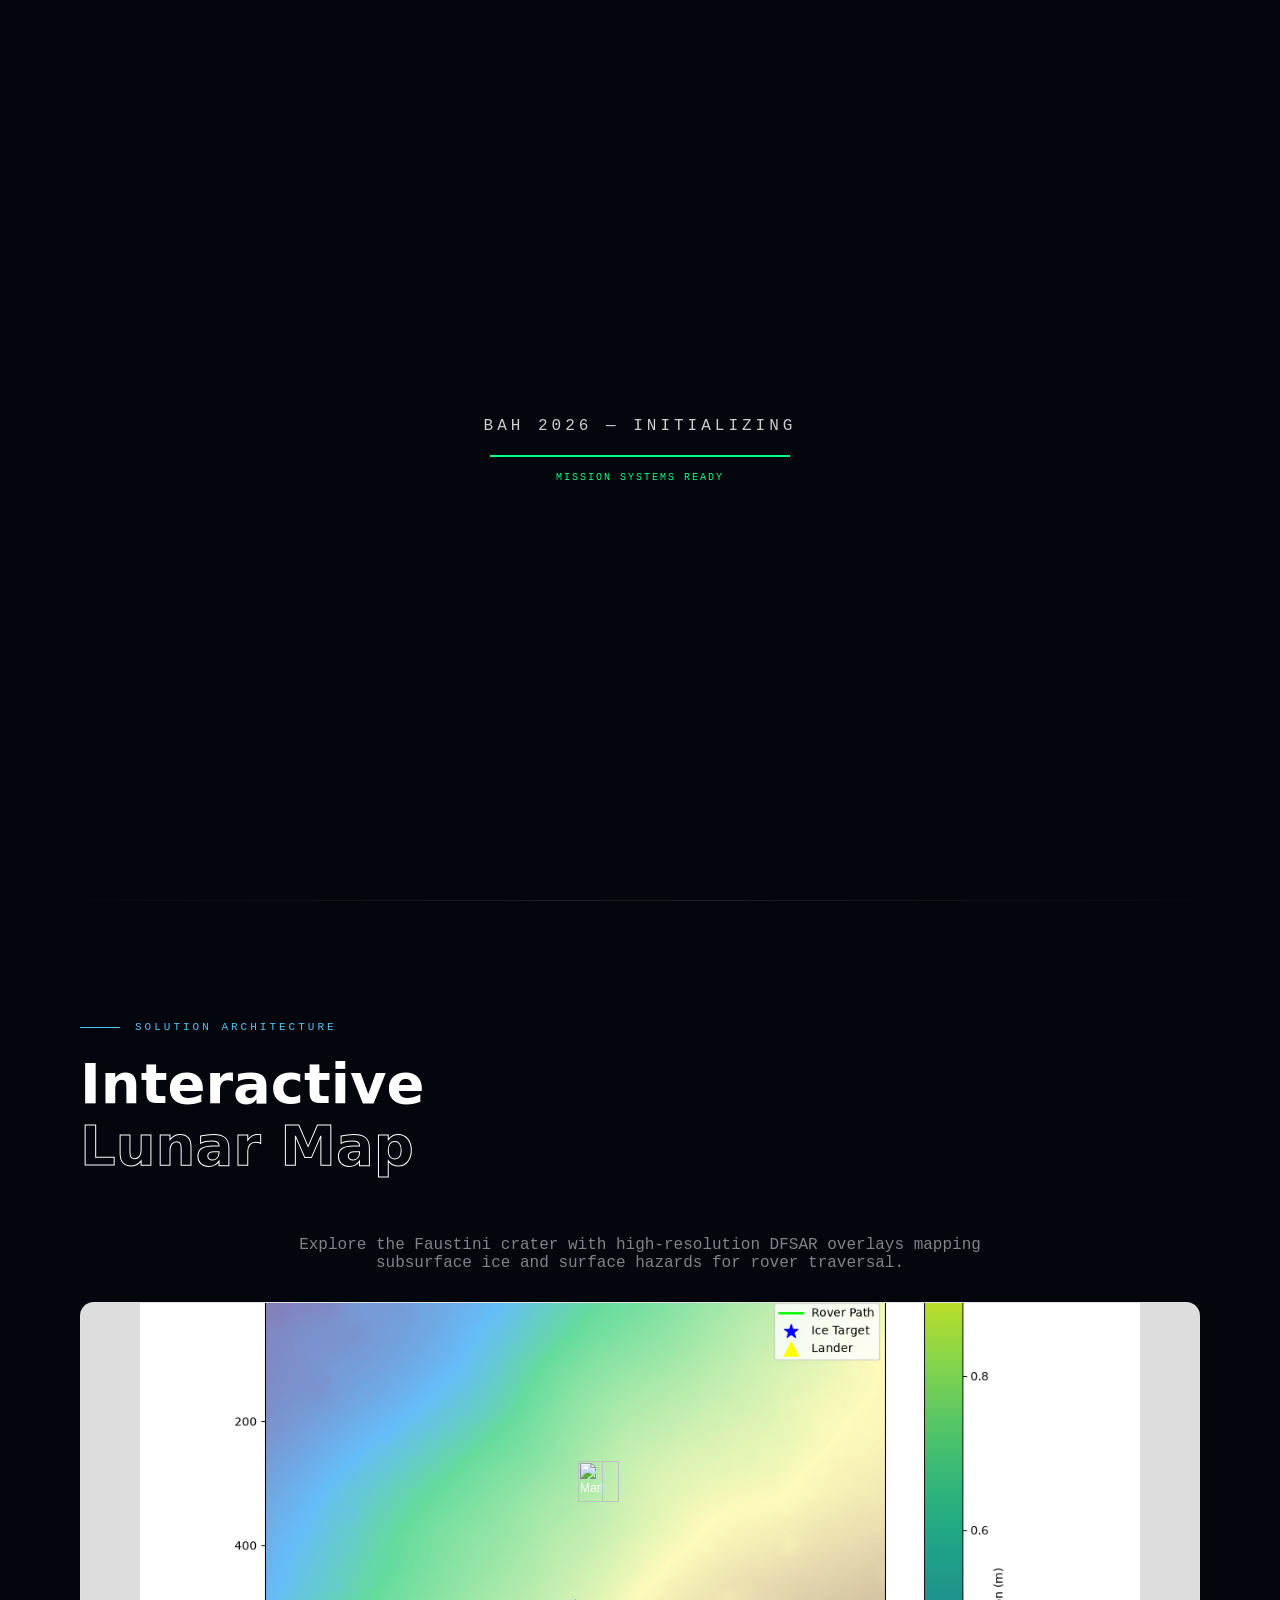
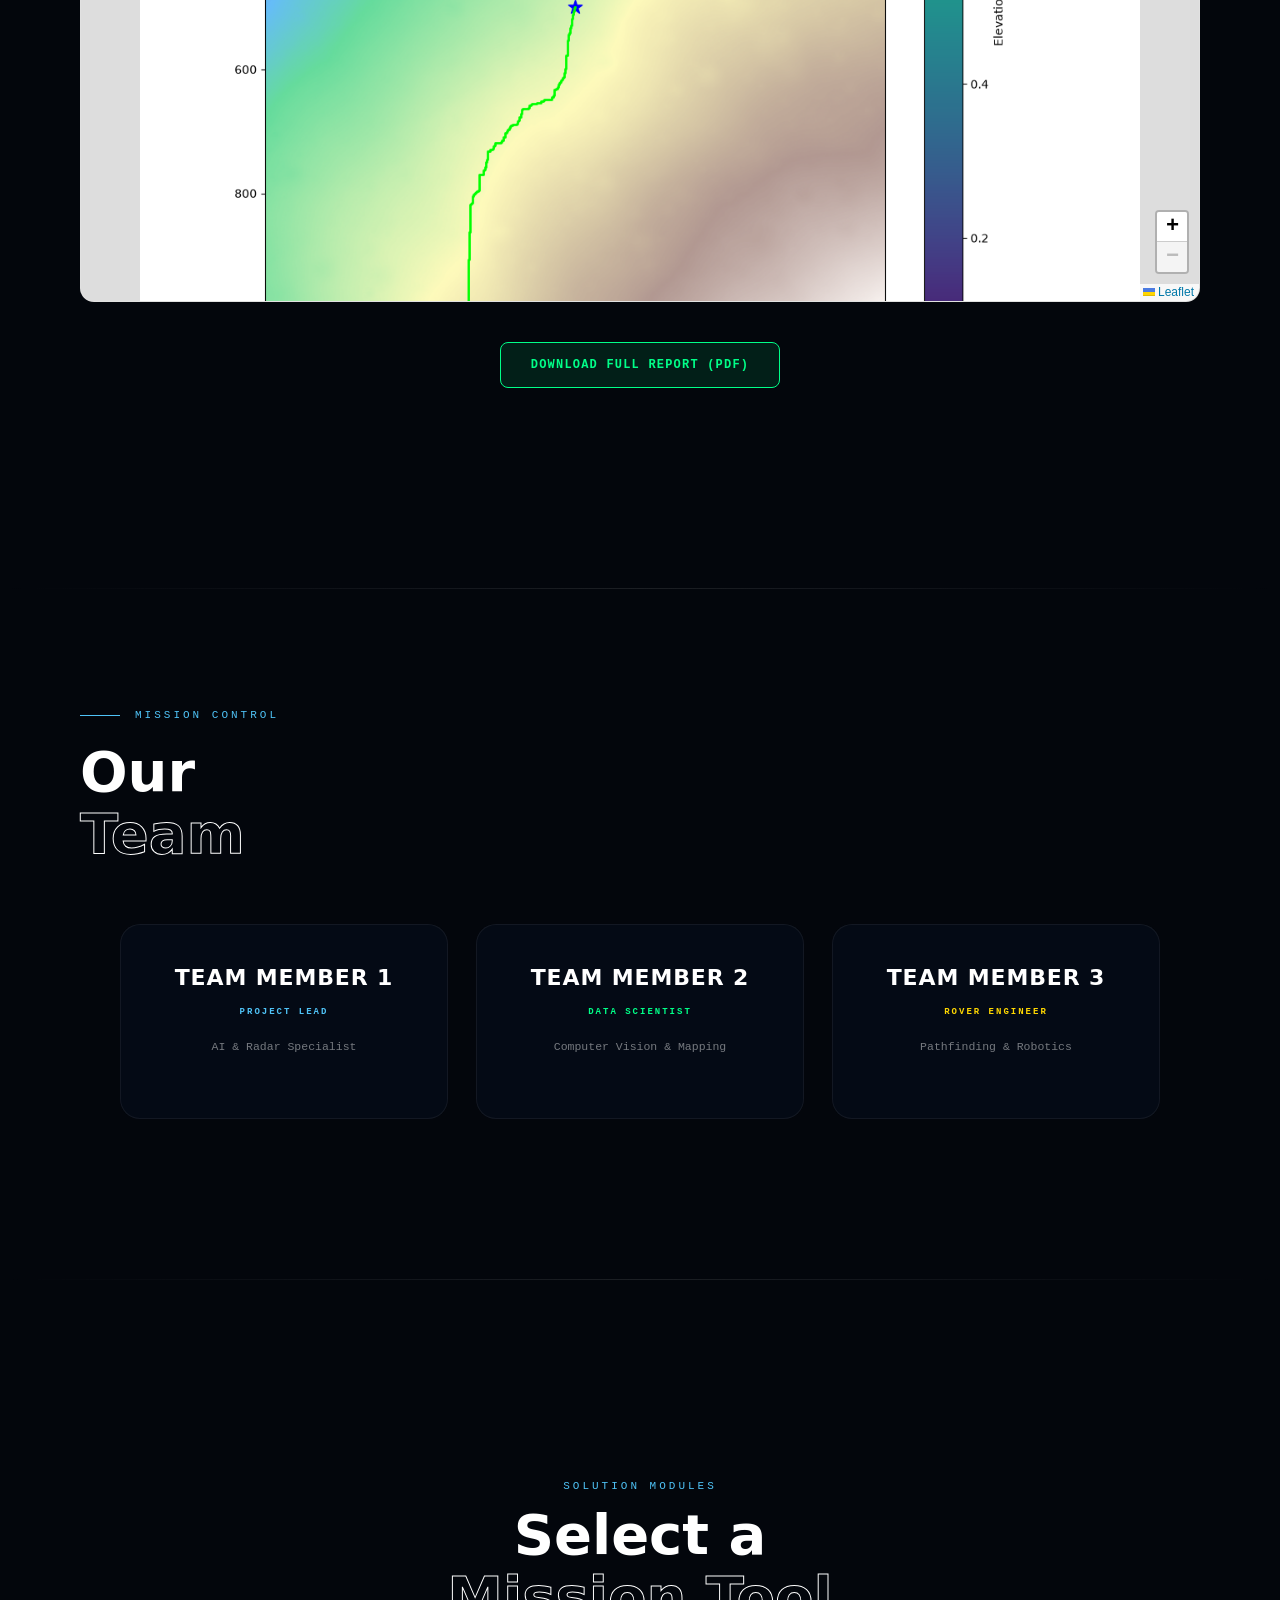
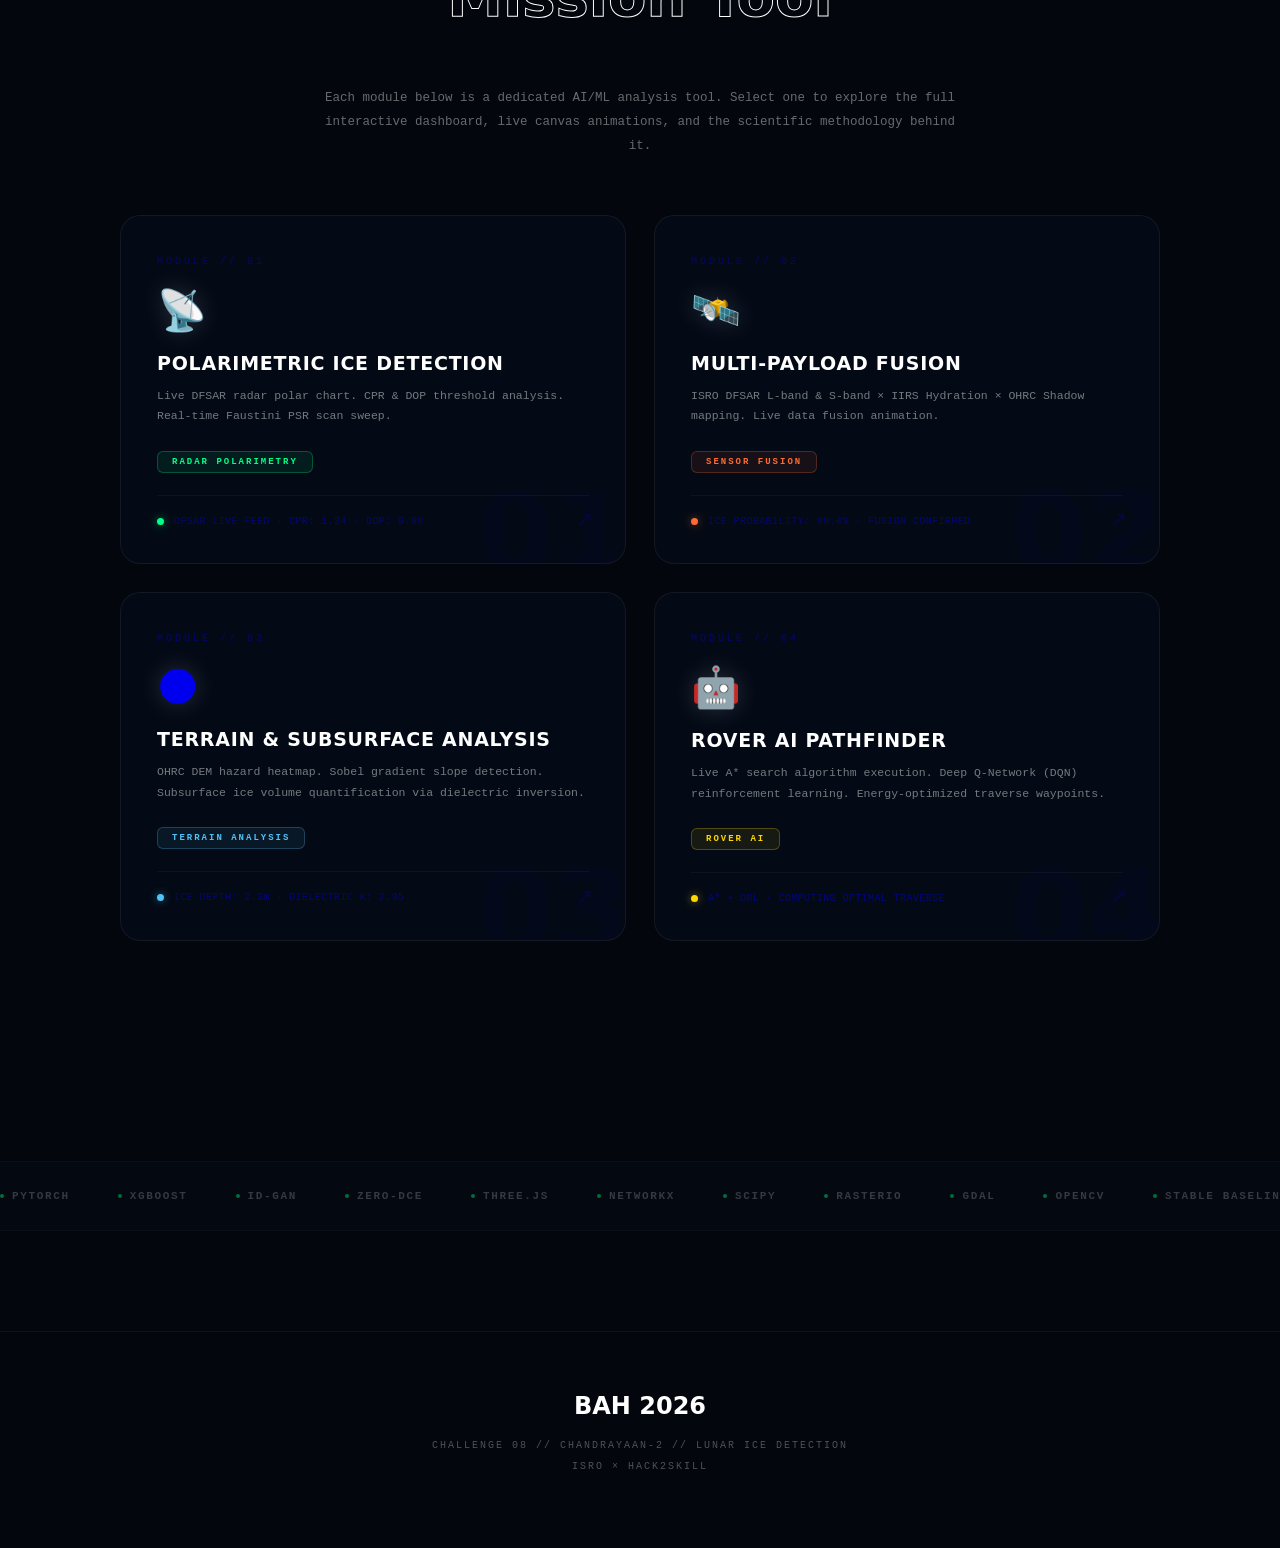
==== mission_dashboard/index.html @ bd6f7184 "Add frontend mission dashboard" ====
<html lang="en">
<head>
  <meta charset="UTF-8" />
  <meta name="viewport" content="width=device-width, initial-scale=1.0" />
  <title>BAH 2026 — Lunar Ice Detection Mission Control</title>
  <meta name="description" content="Bharatiya Antariksh Hackathon 2026 premium showcase. Subsurface lunar ice detection and rover path planning using Chandrayaan-2 DFSAR data.">
  <link rel="stylesheet" href="style.css" />
  <link rel="stylesheet" href="libs/leaflet.css" />
  <style>
    /* ── Dashboard Hub Styles ── */
    .dash-grid {
      display: grid;
      grid-template-columns: repeat(2, 1fr);
      gap: 28px;
      padding: 0 40px 100px;
      max-width: 1140px;
      margin: 0 auto;
    }
    @media(max-width: 700px) { .dash-grid { grid-template-columns: 1fr; } }

    /* Animated gradient border wrapper */
    .dash-card {
      position: relative;
      background: rgba(6,13,26,0.7);
      backdrop-filter: blur(20px); -webkit-backdrop-filter: blur(20px);
      border-radius: 20px;
      padding: 40px 36px 36px;
      overflow: hidden;
      text-decoration: none;
      display: block;
      transition: transform .45s cubic-bezier(.4,0,.2,1), box-shadow .45s;
      cursor: pointer;
      border: 1px solid rgba(255,255,255,0.06);
    }
    .dash-card::before {
      content: ''; position: absolute; inset: 0; border-radius: 20px;
      padding: 1px;
      background: conic-gradient(from var(--angle, 0deg), transparent 40%, var(--card-accent) 50%, transparent 60%);
      -webkit-mask: linear-gradient(#fff 0 0) content-box, linear-gradient(#fff 0 0);
      -webkit-mask-composite: xor; mask-composite: exclude;
      opacity: 0; transition: opacity .5s;
      pointer-events: none;
    }
    .dash-card:hover::before { opacity: 1; }
    .dash-card::after {
      content: ''; position: absolute; inset: 0;
      background: radial-gradient(circle at 50% 0%, var(--card-glow) 0%, transparent 60%);
      opacity: 0; transition: opacity .5s; pointer-events: none; border-radius: 20px;
    }
    .dash-card:hover::after { opacity: 1; }
    .dash-card:hover { transform: translateY(-8px); }

    .c-radar { --card-accent: #00FF88; --card-glow: rgba(0,255,136,.08); }
    .c-radar:hover { box-shadow: 0 12px 60px rgba(0,255,136,.12), 0 0 0 1px rgba(0,255,136,.2); }
    .c-fusion { --card-accent: #FF6B35; --card-glow: rgba(255,107,53,.08); }
    .c-fusion:hover { box-shadow: 0 12px 60px rgba(255,107,53,.12), 0 0 0 1px rgba(255,107,53,.2); }
    .c-terrain { --card-accent: #4FC3F7; --card-glow: rgba(79,195,247,.08); }
    .c-terrain:hover { box-shadow: 0 12px 60px rgba(79,195,247,.12), 0 0 0 1px rgba(79,195,247,.2); }
    .c-rover { --card-accent: #FFD700; --card-glow: rgba(255,215,0,.08); }
    .c-rover:hover { box-shadow: 0 12px 60px rgba(255,215,0,.12), 0 0 0 1px rgba(255,215,0,.2); }

    .dc-num {
      font-family: var(--font-mono); font-size: 10px; letter-spacing: 3px;
      opacity: 0.4; margin-bottom: 20px;
    }
    .dc-icon {
      font-size: 40px; margin-bottom: 18px; display: block;
      filter: drop-shadow(0 0 12px rgba(255,255,255,.15));
      animation: float 6s ease-in-out infinite;
    }
    .c-radar .dc-icon { animation-delay: 0s; }
    .c-fusion .dc-icon { animation-delay: 1.5s; }
    .c-terrain .dc-icon { animation-delay: 3s; }
    .c-rover .dc-icon { animation-delay: 4.5s; }
    .dc-title {
      font-family: var(--font-h); font-size: 19px; font-weight: 700;
      color: #fff; margin-bottom: 12px; letter-spacing: .04em; text-transform: uppercase;
    }
    .dc-desc {
      font-family: var(--font-mono); font-size: 11.5px;
      color: rgba(255,255,255,.45); line-height: 1.8; margin-bottom: 24px;
    }
    .dc-tag {
      display: inline-block; font-family: var(--font-mono); font-size: 9px;
      letter-spacing: 2px; padding: 5px 14px; border-radius: 6px;
      font-weight: 700; text-transform: uppercase;
    }
    .c-radar .dc-tag { background: rgba(0,255,136,.08); color: #00FF88; border: 1px solid rgba(0,255,136,.25); }
    .c-fusion .dc-tag { background: rgba(255,107,53,.08); color: var(--isro); border: 1px solid rgba(255,107,53,.25); }
    .c-terrain .dc-tag { background: rgba(79,195,247,.08); color: var(--ice); border: 1px solid rgba(79,195,247,.25); }
    .c-rover .dc-tag { background: rgba(255,215,0,.08); color: var(--gold); border: 1px solid rgba(255,215,0,.25); }

    .dc-arrow {
      position: absolute; bottom: 32px; right: 32px;
      font-size: 20px; opacity: 0.2;
      transition: opacity .4s, transform .4s cubic-bezier(.4,0,.2,1);
    }
    .dash-card:hover .dc-arrow { opacity: 1; transform: translate(5px, -5px); }

    .dc-bg {
      position: absolute; bottom: -25px; right: -5px;
      font-size: 110px; font-weight: 900; opacity: 0.025;
      font-family: var(--font-h); user-select: none; line-height: 1;
      transition: opacity .4s;
    }
    .dash-card:hover .dc-bg { opacity: .055; }

    .dc-status {
      display: flex; align-items: center; gap: 10px;
      margin-top: 22px; padding-top: 20px;
      border-top: 1px solid rgba(255,255,255,0.04);
    }
    .dc-dot {
      width: 7px; height: 7px; border-radius: 50%;
      animation: pulse 2s ease-in-out infinite;
      flex-shrink: 0;
    }
    .c-radar .dc-dot { background: #00FF88; box-shadow: 0 0 8px rgba(0,255,136,.5); }
    .c-fusion .dc-dot { background: var(--isro); box-shadow: 0 0 8px rgba(255,107,53,.5); }
    .c-terrain .dc-dot { background: var(--ice); box-shadow: 0 0 8px rgba(79,195,247,.5); }
    .c-rover .dc-dot { background: var(--gold); box-shadow: 0 0 8px rgba(255,215,0,.5); }
    .dc-status-txt { font-family: var(--font-mono); font-size: 10px; opacity: 0.45; letter-spacing: .04em; }

    .dash-intro {
      text-align: center; padding: 80px 40px 56px;
      max-width: 720px; margin: 0 auto;
    }
    .dash-intro .sec-label { margin-bottom: 12px; justify-content: center; }
    .dash-intro .sec-label::before { display: none; }
    .dash-intro p {
      font-family: var(--font-mono); font-size: 12.5px;
      color: rgba(255,255,255,.4); line-height: 1.9; margin-top: 16px;
    }

    /* ── Technology Stack Marquee ── */
    .tech-strip {
      position: relative; z-index: 5;
      padding: 28px 0; overflow: hidden;
      border-top: 1px solid rgba(255,255,255,.03);
      border-bottom: 1px solid rgba(255,255,255,.03);
      background: rgba(6,13,26,.4);
    }
    .tech-track {
      display: flex; gap: 48px; align-items: center;
      animation: marquee 30s linear infinite;
      width: max-content;
    }
    .tech-item {
      font-family: var(--font-mono); font-size: 11px; font-weight: 700;
      letter-spacing: .15em; text-transform: uppercase; white-space: nowrap;
      color: rgba(255,255,255,.2); transition: color .3s;
      display: flex; align-items: center; gap: 8px;
    }
    .tech-item:hover { color: rgba(255,255,255,.6); }
    .tech-dot { width: 4px; height: 4px; border-radius: 50%; background: rgba(0,255,136,.4); }
    @keyframes marquee { to { transform: translateX(-50%); } }
  </style>
</head>
<body>

  <!-- LOADER -->
  <div id="loader">
    <div class="l-logo">BAH 2026 — INITIALIZING</div>
    <div class="l-bar-w"><div class="l-bar" id="lbar"></div></div>
    <div class="l-txt" id="ltxt">BOOTING MISSION SYSTEMS...</div>
  </div>

  <!-- CURSOR -->
  <div id="cur"></div>
  <div id="cur-ring"></div>

  <!-- WEBGL BACKGROUND -->
  <canvas id="moonCanvas"></canvas>
  <div id="scan"></div>
  <div id="vig"></div>

  <!-- HUD CORNERS -->
  <div class="hud hud-tl">
    <span>BAH-2026 // CHL-08</span>
    <span>CHANDRAYAAN-2 DFSAR</span>
    <span class="live">● ACTIVE MISSION</span>
  </div>
  <div class="hud hud-tr">
      <span>A* PATHFINDING</span> • <span>DQN ROVER AGENT</span> • <span>DFSAR</span> • <span>IIRS HYDRATION</span> • <span>OHRC DEM</span> • <span>XGBOOST FUSION</span> • <span>WEBGL</span> • 
      <span>A* PATHFINDING</span> • <span>DQN ROVER AGENT</span> • <span>DFSAR</span> • <span>IIRS HYDRATION</span> • <span>OHRC DEM</span> • <span>XGBOOST FUSION</span> • <span>WEBGL</span> •  </div>
  <div class="hud hud-bl">
    <span>CPR &gt; 1.0 // DOP &lt; 0.13</span>
    <span>ICE DETECTION: ACTIVE</span>
  </div>
  <div class="hud hud-br">
    <span id="mtime">T+00:00:00</span>
    <span>MISSION ELAPSED</span>
  </div>

  <!-- NAVIGATION -->
  <nav>
    <div class="nav-logo">BAH <b>2026</b></div>
    <ul class="nav-links">
      <li><a href="index.html" style="color:var(--green);">Home</a></li>
      <li><a href="dashboard.html">Dashboard</a></li>
      <li><a href="radar.html">Radar</a></li>
      <li><a href="fusion.html">Fusion</a></li>
      <li><a href="terrain.html">Terrain</a></li>
      <li><a href="rover.html">Rover AI</a></li>
    </ul>
    <button class="nav-btn">View Report</button>
  </nav>

  <!-- 1. HERO SECTION -->
  <section id="hero">
    <div class="eyebrow" id="ey">Bharatiya Antariksh Hackathon 2026</div>
    <h1 class="hero-h1" id="h1">
      <span class="l1">LUNAR ICE</span>
      <span class="l2" data-t="DETECTION">DETECTION</span>
    </h1>
    <p class="hero-sub" id="hs">Chandrayaan-2 · Faustini PSR · Doubly Shadowed Craters · Subsurface Characterization</p>
    
    <div class="badges" id="ba">
      <span class="badge b-r">DFSAR Radar</span>
      <span class="badge b-i">Subsurface Ice</span>
      <span class="badge b-o">ISRO Challenge</span>
      <span class="badge b-g">South Polar PSR</span>
    </div>
    
    <div class="cta-row" id="ca">
      <button class="btn-p" onclick="document.getElementById('solution').scrollIntoView({behavior:'smooth'})">Explore Mission</button>
    </div>
    
    <div class="scroll-hint" id="sh">
      <div class="scroll-line"></div>
      <span>SCROLL</span>
    </div>
    
    <div class="stats-bar" id="sb">
      <div class="stat">
        <span class="stat-v" data-c="87.5" data-d="1">0</span>
        <span class="stat-l">Degrees South Latitude</span>
      </div>
      <div class="stat">
        <span class="stat-v" data-c="5" data-d="0">0</span>
        <span class="stat-l">Metres Subsurface Depth</span>
      </div>
      <div class="stat">
        <span class="stat-v" data-c="1.0" data-d="1">0</span>
        <span class="stat-l">CPR Ice Threshold</span>
      </div>
      <div class="stat">
        <span class="stat-v" data-c="0.13" data-d="2">0</span>
        <span class="stat-l">DOP Max Threshold</span>
      </div>
      <div class="stat">
        <span class="stat-v" data-c="99.4" data-d="1">0</span>
        <span class="stat-l">% Ice Probability (Fused)</span>
      </div>
    </div>
  </section>

  <div class="div"></div>

  <!-- 2. SOLUTION SHOWCASE -->
  <section class="sec" id="solution">
    <div class="sec-label">Solution Architecture</div>
    <h2 class="sec-h2">Interactive<br/><em>Lunar Map</em></h2>
    <p style="text-align:center; max-width:700px; margin: 0 auto 30px; font-family:var(--font-mono); color:rgba(255,255,255,0.5);">
      Explore the Faustini crater with high-resolution DFSAR overlays mapping subsurface ice and surface hazards for rover traversal.
    </p>
    
    <div id="mapContainer" style="height:600px; width:100%; max-width:1140px; margin: 0 auto 40px; border-radius:14px; border:1px solid rgba(255,255,255,0.1); overflow:hidden;"></div>
    
    <div style="text-align:center; margin-bottom: 80px;">
      <a href="docs/report.pdf" target="_blank" class="btn-p" style="text-decoration:none; display:inline-block; padding: 15px 30px; border-radius: 8px; background: rgba(0,255,136,0.1); border: 1px solid #00FF88; color: #00FF88; font-family: var(--font-mono); font-weight: bold; letter-spacing: 0.1em; text-transform: uppercase; transition: all 0.3s;">
        Download Full Report (PDF)
      </a>
    </div>
  </section>

  <div class="div"></div>

  <!-- 2.5 TEAM SECTION -->
  <section class="sec" id="team">
    <div class="sec-label">Mission Control</div>
    <h2 class="sec-h2">Our<br/><em>Team</em></h2>
    
    <div class="dash-grid" style="grid-template-columns: repeat(auto-fit, minmax(250px, 1fr)); padding-bottom:40px;">
      
      <div class="dash-card">
        <div class="dc-title" style="text-align:center; font-size:22px;">Team Member 1</div>
        <div class="dc-tag" style="display:block; text-align:center; margin-bottom:15px; color:#4FC3F7; border-color:rgba(79,195,247,0.3);">Project Lead</div>
        <div class="dc-desc" style="text-align:center;">AI & Radar Specialist</div>
      </div>

      <div class="dash-card">
        <div class="dc-title" style="text-align:center; font-size:22px;">Team Member 2</div>
        <div class="dc-tag" style="display:block; text-align:center; margin-bottom:15px; color:#00FF88; border-color:rgba(0,255,136,0.3);">Data Scientist</div>
        <div class="dc-desc" style="text-align:center;">Computer Vision & Mapping</div>
      </div>
      
      <div class="dash-card">
        <div class="dc-title" style="text-align:center; font-size:22px;">Team Member 3</div>
        <div class="dc-tag" style="display:block; text-align:center; margin-bottom:15px; color:#FFD700; border-color:rgba(255,215,0,0.3);">Rover Engineer</div>
        <div class="dc-desc" style="text-align:center;">Pathfinding & Robotics</div>
      </div>
      
    </div>
  </section>

  <div class="div"></div>

  <!-- 3. TOOL NAVIGATION HUB -->
  <section class="sec" id="tools">
    <div class="dash-intro">
      <div class="sec-label">Solution Modules</div>
      <h2 class="sec-h2">Select a<br/><em>Mission Tool</em></h2>
      <p>Each module below is a dedicated AI/ML analysis tool. Select one to explore the full interactive dashboard, live canvas animations, and the scientific methodology behind it.</p>
    </div>

    <div class="dash-grid">

      <!-- RADAR -->
      <a class="dash-card c-radar" href="radar.html">
        <div class="dc-num">MODULE // 01</div>
        <span class="dc-icon">📡</span>
        <div class="dc-title">Polarimetric Ice Detection</div>
        <div class="dc-desc">Live DFSAR radar polar chart. CPR & DOP threshold analysis. Real-time Faustini PSR scan sweep.</div>
        <span class="dc-tag">RADAR POLARIMETRY</span>
        <div class="dc-status">
          <div class="dc-dot"></div>
          <span class="dc-status-txt">DFSAR LIVE FEED · CPR: 1.24 · DOP: 0.09</span>
        </div>
        <div class="dc-arrow">↗</div>
        <div class="dc-bg">01</div>
      </a>

      <!-- FUSION -->
      <a class="dash-card c-fusion" href="fusion.html">
        <div class="dc-num">MODULE // 02</div>
        <span class="dc-icon">🛰️</span>
        <div class="dc-title">Multi-Payload Fusion</div>
        <div class="dc-desc">ISRO DFSAR L-band & S-band × IIRS Hydration × OHRC Shadow mapping. Live data fusion animation.</div>
        <span class="dc-tag">SENSOR FUSION</span>
        <div class="dc-status">
          <div class="dc-dot"></div>
          <span class="dc-status-txt">ICE PROBABILITY: 99.4% · FUSION CONFIRMED</span>
        </div>
        <div class="dc-arrow">↗</div>
        <div class="dc-bg">02</div>
      </a>

      <!-- TERRAIN -->
      <a class="dash-card c-terrain" href="terrain.html">
        <div class="dc-num">MODULE // 03</div>
        <span class="dc-icon">🌑</span>
        <div class="dc-title">Terrain & Subsurface Analysis</div>
        <div class="dc-desc">OHRC DEM hazard heatmap. Sobel gradient slope detection. Subsurface ice volume quantification via dielectric inversion.</div>
        <span class="dc-tag">TERRAIN ANALYSIS</span>
        <div class="dc-status">
          <div class="dc-dot"></div>
          <span class="dc-status-txt">ICE DEPTH: 2.3m · DIELECTRIC K: 2.95</span>
        </div>
        <div class="dc-arrow">↗</div>
        <div class="dc-bg">03</div>
      </a>

      <!-- ROVER -->
      <a class="dash-card c-rover" href="rover.html">
        <div class="dc-num">MODULE // 04</div>
        <span class="dc-icon">🤖</span>
        <div class="dc-title">Rover AI Pathfinder</div>
        <div class="dc-desc">Live A* search algorithm execution. Deep Q-Network (DQN) reinforcement learning. Energy-optimized traverse waypoints.</div>
        <span class="dc-tag">ROVER AI</span>
        <div class="dc-status">
          <div class="dc-dot"></div>
          <span class="dc-status-txt">A* + DRL · COMPUTING OPTIMAL TRAVERSE</span>
        </div>
        <div class="dc-arrow">↗</div>
        <div class="dc-bg">04</div>
      </a>

    </div>
  </section>

  <!-- TECH STACK MARQUEE -->
  <div class="tech-strip">
    <div class="tech-track">
      <span class="tech-item"><span class="tech-dot"></span>PyTorch</span>
      <span class="tech-item"><span class="tech-dot"></span>XGBoost</span>
      <span class="tech-item"><span class="tech-dot"></span>ID-GAN</span>
      <span class="tech-item"><span class="tech-dot"></span>Zero-DCE</span>
      <span class="tech-item"><span class="tech-dot"></span>Three.js</span>
      <span class="tech-item"><span class="tech-dot"></span>NetworkX</span>
      <span class="tech-item"><span class="tech-dot"></span>SciPy</span>
      <span class="tech-item"><span class="tech-dot"></span>Rasterio</span>
      <span class="tech-item"><span class="tech-dot"></span>GDAL</span>
      <span class="tech-item"><span class="tech-dot"></span>OpenCV</span>
      <span class="tech-item"><span class="tech-dot"></span>Stable Baselines3</span>
      <span class="tech-item"><span class="tech-dot"></span>DFSAR L/S-band</span>
      <span class="tech-item"><span class="tech-dot"></span>OHRC DEM</span>
      <span class="tech-item"><span class="tech-dot"></span>NASA LEND</span>
      <!-- duplicate for seamless loop -->
      <span class="tech-item"><span class="tech-dot"></span>PyTorch</span>
      <span class="tech-item"><span class="tech-dot"></span>XGBoost</span>
      <span class="tech-item"><span class="tech-dot"></span>ID-GAN</span>
      <span class="tech-item"><span class="tech-dot"></span>Zero-DCE</span>
      <span class="tech-item"><span class="tech-dot"></span>Three.js</span>
      <span class="tech-item"><span class="tech-dot"></span>NetworkX</span>
      <span class="tech-item"><span class="tech-dot"></span>SciPy</span>
      <span class="tech-item"><span class="tech-dot"></span>Rasterio</span>
      <span class="tech-item"><span class="tech-dot"></span>GDAL</span>
      <span class="tech-item"><span class="tech-dot"></span>OpenCV</span>
      <span class="tech-item"><span class="tech-dot"></span>Stable Baselines3</span>
      <span class="tech-item"><span class="tech-dot"></span>DFSAR L/S-band</span>
      <span class="tech-item"><span class="tech-dot"></span>OHRC DEM</span>
      <span class="tech-item"><span class="tech-dot"></span>NASA LEND</span>
    </div>
  </div>

  <footer>
    <div class="f-logo">BAH 2026</div>
    <div class="f-copy">CHALLENGE 08 // CHANDRAYAAN-2 // LUNAR ICE DETECTION</div>
    <div class="f-isro">ISRO × HACK2SKILL</div>
  </footer>

  <!-- LIBRARIES -->
  <script src="libs/three.min.js"></script>
  <script src="libs/OrbitControls.js"></script>
  <script src="assets/moon_b64.js"></script>
  
  <!-- APP LOGIC -->
  <script src="libs/leaflet.js"></script>
  <script src="script.js"></script>
  <script src="app.js"></script>

</body>
</html>
---- mission_dashboard/style.css ----
:root {
  --font-p: system-ui, -apple-system, sans-serif;
  --font-mono: ui-monospace, 'Cascadia Code', Menlo, Consolas, monospace;
  --font-h: system-ui, -apple-system, sans-serif;
  
  --bg-color: #03060c;
  --isro: #FF6B35;
  --ice: #4FC3F7;
  --gold: #FFD700;
  --green: #00FF88;
  --radar: #00FF88;
}

* {
  margin: 0;
  padding: 0;
  box-sizing: border-box;
}

body {
  background: var(--bg-color);
  color: #ffffff;
  font-family: var(--font-p);
  overflow-x: hidden;
  -webkit-font-smoothing: antialiased;
  cursor: none; /* Custom cursor */
}

/* ── Typography & Selection ── */
::selection { background: rgba(0, 255, 136, 0.3); color: #fff; }

/* ── Custom Cursor ── */
#cur, #cur-ring {
  position: fixed;
  top: 0; left: 0;
  border-radius: 50%;
  pointer-events: none;
  z-index: 9999;
  transform: translate(-50%, -50%);
}
#cur {
  width: 6px; height: 6px;
  background: #fff;
  transition: width 0.2s, height 0.2s;
}
#cur-ring {
  width: 30px; height: 30px;
  border: 1px solid rgba(255, 255, 255, 0.5);
  transition: transform 0.1s ease-out, width 0.2s, height 0.2s, background 0.2s;
}
body:hover #cur { opacity: 1; }
a:hover ~ #cur-ring, button:hover ~ #cur-ring {
  width: 45px; height: 45px;
  background: rgba(255,255,255,0.05);
  border-color: #fff;
}

/* ── Canvas & Background Effects ── */
#moonCanvas {
  position: fixed;
  top: 0; left: 0;
  width: 100vw; height: 100vh;
  z-index: -2;
}
#scan {
  position: fixed; inset: 0;
  background: linear-gradient(0deg, rgba(0,255,136,0.03) 10%, transparent 10%, transparent 50%, rgba(0,255,136,0.03) 50%, rgba(0,255,136,0.03) 60%, transparent 60%, transparent 100%);
  background-size: 100% 4px;
  z-index: -1;
  pointer-events: none;
  opacity: 0.5;
}
#vig {
  position: fixed; inset: 0;
  background: radial-gradient(circle at center, transparent 40%, rgba(2, 5, 10, 0.9) 100%);
  z-index: -1;
  pointer-events: none;
}

/* ── Loader ── */
#loader {
  position: fixed; inset: 0;
  background: #03060c;
  z-index: 10000;
  display: flex; flex-direction: column;
  justify-content: center; align-items: center;
  transition: opacity 0.8s ease-in-out;
}
.l-logo { font-family: var(--font-mono); letter-spacing: 4px; margin-bottom: 20px; color: rgba(255,255,255,0.8); }
.l-bar-w { width: 300px; height: 2px; background: rgba(255,255,255,0.1); overflow: hidden; margin-bottom: 15px; }
.l-bar { width: 0%; height: 100%; background: var(--green); transition: width 0.2s; }
.l-txt { font-family: var(--font-mono); font-size: 10px; color: var(--green); letter-spacing: 2px; }

/* ── HUD ── */
.hud {
  position: fixed;
  display: flex; flex-direction: column; gap: 4px;
  font-family: var(--font-mono); font-size: 10px;
  letter-spacing: 1px; color: rgba(255,255,255,0.4);
  z-index: 10;
  pointer-events: none;
}
.hud span { text-transform: uppercase; }
.hud-tl { top: 30px; left: 30px; }
.hud-tr { top: 30px; right: 30px; text-align: right; }
.hud-bl { bottom: 30px; left: 30px; }
.hud-br { bottom: 30px; right: 30px; text-align: right; }
.live { color: #FF3366; animation: blink 2s infinite; }
@keyframes blink { 0%, 100% { opacity: 1; } 50% { opacity: 0.3; } }

/* ── Navigation ── */
nav {
  position: fixed; top: 0; left: 0; right: 0;
  padding: 30px 60px;
  display: flex; justify-content: space-between; align-items: center;
  z-index: 100;
  background: linear-gradient(to bottom, rgba(3,6,12,0.9), transparent);
}
.nav-logo { font-family: var(--font-h); font-weight: 900; font-size: 20px; letter-spacing: 2px; }
.nav-logo b { color: var(--ice); }
.nav-links { display: flex; gap: 40px; list-style: none; }
.nav-links a { color: #fff; text-decoration: none; font-size: 13px; font-weight: 600; text-transform: uppercase; letter-spacing: 1px; transition: color 0.3s; }
.nav-links a:hover { color: var(--ice); }
.nav-btn {
  background: rgba(255,255,255,0.1); border: 1px solid rgba(255,255,255,0.3);
  padding: 10px 24px; border-radius: 4px; color: #fff;
  font-family: var(--font-mono); font-size: 11px; cursor: pointer;
  transition: all 0.3s;
}
.nav-btn:hover { background: #fff; color: #000; }

/* ── Hero Section ── */
#hero {
  height: 100vh;
  display: flex; flex-direction: column;
  justify-content: center; align-items: center;
  text-align: center;
  padding: 0 20px;
  position: relative;
}
.eyebrow { font-family: var(--font-mono); color: var(--isro); letter-spacing: 4px; font-size: 12px; margin-bottom: 20px; text-transform: uppercase; }
.hero-h1 { font-family: var(--font-h); font-size: 90px; line-height: 0.9; margin-bottom: 20px; display: flex; flex-direction: column; font-weight: 900; }
.l1 { color: transparent; -webkit-text-stroke: 1px rgba(255,255,255,0.5); }
.l2 { color: #fff; text-shadow: 0 0 40px rgba(255,255,255,0.3); }
.hero-sub { font-family: var(--font-mono); color: rgba(255,255,255,0.6); max-width: 600px; line-height: 1.6; margin-bottom: 40px; }

.badges { display: flex; gap: 12px; margin-bottom: 40px; }
.badge { padding: 6px 14px; border-radius: 20px; font-family: var(--font-mono); font-size: 10px; font-weight: 700; text-transform: uppercase; border: 1px solid rgba(255,255,255,0.2); background: rgba(255,255,255,0.05); backdrop-filter: blur(10px); }

.btn-p {
  background: var(--ice); border: none; color: #000;
  padding: 16px 36px; border-radius: 30px;
  font-family: var(--font-mono); font-weight: 700; font-size: 12px;
  letter-spacing: 2px; text-transform: uppercase; cursor: pointer;
  transition: transform 0.3s, box-shadow 0.3s;
}
.btn-p:hover { transform: translateY(-3px); box-shadow: 0 10px 30px rgba(79,195,247,0.4); }

.scroll-hint { position: absolute; bottom: 100px; display: flex; flex-direction: column; align-items: center; gap: 10px; font-family: var(--font-mono); font-size: 10px; opacity: 0.5; }
.scroll-line { width: 1px; height: 40px; background: linear-gradient(to bottom, #fff, transparent); }

.stats-bar { position: absolute; bottom: 0; left: 0; right: 0; display: flex; justify-content: space-around; background: rgba(0,0,0,0.5); backdrop-filter: blur(10px); padding: 20px; border-top: 1px solid rgba(255,255,255,0.1); }
.stat { display: flex; flex-direction: column; align-items: center; gap: 5px; }
.stat-v { font-family: var(--font-h); font-size: 24px; font-weight: 700; }
.stat-l { font-family: var(--font-mono); font-size: 9px; color: rgba(255,255,255,0.4); text-transform: uppercase; }

/* ── Sections ── */
.sec { padding: 120px 40px; max-width: 1200px; margin: 0 auto; position: relative; z-index: 2; }
.sec-label { font-family: var(--font-mono); color: var(--ice); font-size: 11px; letter-spacing: 3px; text-transform: uppercase; margin-bottom: 20px; display: flex; align-items: center; gap: 15px; }
.sec-label::before { content: ''; width: 40px; height: 1px; background: var(--ice); }
.sec-h2 { font-family: var(--font-h); font-size: 56px; font-weight: 900; line-height: 1.1; margin-bottom: 60px; }
.sec-h2 em { font-style: normal; color: transparent; -webkit-text-stroke: 1px #fff; }

.div { height: 1px; width: 100%; background: linear-gradient(90deg, transparent, rgba(255,255,255,0.1), transparent); }

/* ── Footer ── */
footer { padding: 60px 40px; text-align: center; border-top: 1px solid rgba(255,255,255,0.05); margin-top: 100px; }
.f-logo { font-family: var(--font-h); font-size: 24px; font-weight: 900; margin-bottom: 20px; }
.f-copy, .f-isro { font-family: var(--font-mono); font-size: 10px; color: rgba(255,255,255,0.3); letter-spacing: 2px; margin-bottom: 10px; }


/* ── Split Layout for Module Pages (Radar, Terrain, Fusion, Rover) ── */
.split-sec {
  display: flex;
  align-items: center;
  justify-content: space-between;
  gap: 60px;
  min-height: 80vh;
  padding: 40px;
}
.split-sec.rev {
  flex-direction: row-reverse;
}
.split-content {
  flex: 1;
  max-width: 500px;
}
.split-visual {
  flex: 1;
  position: relative;
  display: flex;
  justify-content: center;
  align-items: center;
}
@media (max-width: 900px) {
  .split-sec {
    flex-direction: column;
  }
  .split-sec.rev {
    flex-direction: column;
  }
}

/* ── Content Descriptions ── */
.c-desc {
  font-family: var(--font-mono);
  font-size: 13px;
  line-height: 1.8;
  color: rgba(255,255,255,0.6);
  margin-bottom: 40px;
}

/* ── Telemetry Stats (.r-stats) ── */
.r-stats {
  display: flex;
  flex-direction: column;
  gap: 20px;
  margin-bottom: 40px;
}
.r-metric {
  background: rgba(255,255,255,0.03);
  border: 1px solid rgba(255,255,255,0.08);
  border-radius: 12px;
  padding: 20px;
  position: relative;
  overflow: hidden;
}
.r-lbl {
  font-family: var(--font-mono);
  font-size: 10px;
  color: rgba(255,255,255,0.4);
  letter-spacing: 0.1em;
  margin-bottom: 8px;
}
.r-val {
  font-family: var(--font-h);
  font-size: 28px;
  font-weight: 700;
  margin-bottom: 12px;
}
.r-bar {
  width: 100%;
  height: 4px;
  background: rgba(255,255,255,0.1);
  border-radius: 2px;
  overflow: hidden;
  margin-bottom: 12px;
}
.r-fill {
  height: 100%;
  width: 0%;
  border-radius: 2px;
  transition: width 1.5s cubic-bezier(0.22, 1, 0.36, 1);
}
.r-tag {
  font-family: var(--font-mono);
  font-size: 10px;
  font-weight: 700;
  letter-spacing: 0.1em;
  text-transform: uppercase;
}

/* Specific colors for metrics */
.m-cpr .r-fill { background: var(--ice); box-shadow: 0 0 10px var(--ice); }
.m-cpr .r-val, .m-cpr .r-tag { color: var(--ice); }
.m-cpr { border-left: 3px solid var(--ice); }

.m-dop .r-fill { background: var(--green); box-shadow: 0 0 10px var(--green); }
.m-dop .r-val, .m-dop .r-tag { color: var(--green); }
.m-dop { border-left: 3px solid var(--green); }

.m-ice .r-fill { background: var(--isro); box-shadow: 0 0 10px var(--isro); }
.m-ice .r-val, .m-ice .r-tag { color: var(--isro); }
.m-ice { border-left: 3px solid var(--isro); }

.m-dep .r-fill { background: var(--gold); box-shadow: 0 0 10px var(--gold); }
.m-dep .r-val, .m-dep .r-tag { color: var(--gold); }
.m-dep { border-left: 3px solid var(--gold); }

/* ── Algorithm Lists (.algo-list) ── */
.algo-list {
  list-style: none;
  display: flex;
  flex-direction: column;
  gap: 20px;
}
.algo-li {
  display: flex;
  gap: 16px;
  align-items: flex-start;
}
.ali-n {
  display: flex;
  align-items: center;
  justify-content: center;
  width: 32px;
  height: 32px;
  border-radius: 50%;
  background: rgba(255,255,255,0.05);
  border: 1px solid rgba(255,255,255,0.2);
  font-family: var(--font-mono);
  font-size: 12px;
  font-weight: 700;
  flex-shrink: 0;
  color: rgba(255,255,255,0.8);
}
.ali-t {
  font-family: var(--font-h);
  font-size: 16px;
  font-weight: 700;
  color: #fff;
  margin-bottom: 6px;
}
.ali-d {
  font-family: var(--font-mono);
  font-size: 12px;
  color: rgba(255,255,255,0.5);
  line-height: 1.6;
}

/* ── Visual Overlays (.vis-overlay, .vis-canvas) ── */
.vis-overlay {
  position: absolute;
  top: 20px;
  left: 20px;
  display: flex;
  gap: 10px;
  z-index: 10;
}
.vis-tag {
  padding: 6px 12px;
  border-radius: 4px;
  font-family: var(--font-mono);
  font-size: 9px;
  font-weight: 700;
  letter-spacing: 0.1em;
  background: rgba(0,0,0,0.6);
  backdrop-filter: blur(10px);
  border: 1px solid rgba(255,255,255,0.1);
}
.v-r { color: #FF3366; border-color: rgba(255,51,102,0.3); }
.v-i { color: var(--ice); border-color: rgba(79,195,247,0.3); }

.vis-canvas {
  width: 100%;
  max-width: 600px;
  border-radius: 50%;
  border: 1px solid rgba(255,255,255,0.05);
  box-shadow: 0 0 80px rgba(79,195,247,0.05), inset 0 0 40px rgba(0,0,0,0.8);
  background: radial-gradient(circle, rgba(255,255,255,0.02) 0%, transparent 70%);
}
---- mission_dashboard/libs/leaflet.css ----
/* required styles */

.leaflet-pane,
.leaflet-tile,
.leaflet-marker-icon,
.leaflet-marker-shadow,
.leaflet-tile-container,
.leaflet-pane > svg,
.leaflet-pane > canvas,
.leaflet-zoom-box,
.leaflet-image-layer,
.leaflet-layer {
	position: absolute;
	left: 0;
	top: 0;
	}
.leaflet-container {
	overflow: hidden;
	}
.leaflet-tile,
.leaflet-marker-icon,
.leaflet-marker-shadow {
	-webkit-user-select: none;
	   -moz-user-select: none;
	        user-select: none;
	  -webkit-user-drag: none;
	}
/* Prevents IE11 from highlighting tiles in blue */
.leaflet-tile::selection {
	background: transparent;
}
/* Safari renders non-retina tile on retina better with this, but Chrome is worse */
.leaflet-safari .leaflet-tile {
	image-rendering: -webkit-optimize-contrast;
	}
/* hack that prevents hw layers "stretching" when loading new tiles */
.leaflet-safari .leaflet-tile-container {
	width: 1600px;
	height: 1600px;
	-webkit-transform-origin: 0 0;
	}
.leaflet-marker-icon,
.leaflet-marker-shadow {
	display: block;
	}
/* .leaflet-container svg: reset svg max-width decleration shipped in Joomla! (joomla.org) 3.x */
/* .leaflet-container img: map is broken in FF if you have max-width: 100% on tiles */
.leaflet-container .leaflet-overlay-pane svg {
	max-width: none !important;
	max-height: none !important;
	}
.leaflet-container .leaflet-marker-pane img,
.leaflet-container .leaflet-shadow-pane img,
.leaflet-container .leaflet-tile-pane img,
.leaflet-container img.leaflet-image-layer,
.leaflet-container .leaflet-tile {
	max-width: none !important;
	max-height: none !important;
	width: auto;
	padding: 0;
	}

.leaflet-container img.leaflet-tile {
	/* See: https://bugs.chromium.org/p/chromium/issues/detail?id=600120 */
	mix-blend-mode: plus-lighter;
}

.leaflet-container.leaflet-touch-zoom {
	-ms-touch-action: pan-x pan-y;
	touch-action: pan-x pan-y;
	}
.leaflet-container.leaflet-touch-drag {
	-ms-touch-action: pinch-zoom;
	/* Fallback for FF which doesn't support pinch-zoom */
	touch-action: none;
	touch-action: pinch-zoom;
}
.leaflet-container.leaflet-touch-drag.leaflet-touch-zoom {
	-ms-touch-action: none;
	touch-action: none;
}
.leaflet-container {
	-webkit-tap-highlight-color: transparent;
}
.leaflet-container a {
	-webkit-tap-highlight-color: rgba(51, 181, 229, 0.4);
}
.leaflet-tile {
	filter: inherit;
	visibility: hidden;
	}
.leaflet-tile-loaded {
	visibility: inherit;
	}
.leaflet-zoom-box {
	width: 0;
	height: 0;
	-moz-box-sizing: border-box;
	     box-sizing: border-box;
	z-index: 800;
	}
/* workaround for https://bugzilla.mozilla.org/show_bug.cgi?id=888319 */
.leaflet-overlay-pane svg {
	-moz-user-select: none;
	}

.leaflet-pane         { z-index: 400; }

.leaflet-tile-pane    { z-index: 200; }
.leaflet-overlay-pane { z-index: 400; }
.leaflet-shadow-pane  { z-index: 500; }
.leaflet-marker-pane  { z-index: 600; }
.leaflet-tooltip-pane   { z-index: 650; }
.leaflet-popup-pane   { z-index: 700; }

.leaflet-map-pane canvas { z-index: 100; }
.leaflet-map-pane svg    { z-index: 200; }

.leaflet-vml-shape {
	width: 1px;
	height: 1px;
	}
.lvml {
	behavior: url(#default#VML);
	display: inline-block;
	position: absolute;
	}


/* control positioning */

.leaflet-control {
	position: relative;
	z-index: 800;
	pointer-events: visiblePainted; /* IE 9-10 doesn't have auto */
	pointer-events: auto;
	}
.leaflet-top,
.leaflet-bottom {
	position: absolute;
	z-index: 1000;
	pointer-events: none;
	}
.leaflet-top {
	top: 0;
	}
.leaflet-right {
	right: 0;
	}
.leaflet-bottom {
	bottom: 0;
	}
.leaflet-left {
	left: 0;
	}
.leaflet-control {
	float: left;
	clear: both;
	}
.leaflet-right .leaflet-control {
	float: right;
	}
.leaflet-top .leaflet-control {
	margin-top: 10px;
	}
.leaflet-bottom .leaflet-control {
	margin-bottom: 10px;
	}
.leaflet-left .leaflet-control {
	margin-left: 10px;
	}
.leaflet-right .leaflet-control {
	margin-right: 10px;
	}


/* zoom and fade animations */

.leaflet-fade-anim .leaflet-popup {
	opacity: 0;
	-webkit-transition: opacity 0.2s linear;
	   -moz-transition: opacity 0.2s linear;
	        transition: opacity 0.2s linear;
	}
.leaflet-fade-anim .leaflet-map-pane .leaflet-popup {
	opacity: 1;
	}
.leaflet-zoom-animated {
	-webkit-transform-origin: 0 0;
	    -ms-transform-origin: 0 0;
	        transform-origin: 0 0;
	}
svg.leaflet-zoom-animated {
	will-change: transform;
}

.leaflet-zoom-anim .leaflet-zoom-animated {
	-webkit-transition: -webkit-transform 0.25s cubic-bezier(0,0,0.25,1);
	   -moz-transition:    -moz-transform 0.25s cubic-bezier(0,0,0.25,1);
	        transition:         transform 0.25s cubic-bezier(0,0,0.25,1);
	}
.leaflet-zoom-anim .leaflet-tile,
.leaflet-pan-anim .leaflet-tile {
	-webkit-transition: none;
	   -moz-transition: none;
	        transition: none;
	}

.leaflet-zoom-anim .leaflet-zoom-hide {
	visibility: hidden;
	}


/* cursors */

.leaflet-interactive {
	cursor: pointer;
	}
.leaflet-grab {
	cursor: -webkit-grab;
	cursor:    -moz-grab;
	cursor:         grab;
	}
.leaflet-crosshair,
.leaflet-crosshair .leaflet-interactive {
	cursor: crosshair;
	}
.leaflet-popup-pane,
.leaflet-control {
	cursor: auto;
	}
.leaflet-dragging .leaflet-grab,
.leaflet-dragging .leaflet-grab .leaflet-interactive,
.leaflet-dragging .leaflet-marker-draggable {
	cursor: move;
	cursor: -webkit-grabbing;
	cursor:    -moz-grabbing;
	cursor:         grabbing;
	}

/* marker & overlays interactivity */
.leaflet-marker-icon,
.leaflet-marker-shadow,
.leaflet-image-layer,
.leaflet-pane > svg path,
.leaflet-tile-container {
	pointer-events: none;
	}

.leaflet-marker-icon.leaflet-interactive,
.leaflet-image-layer.leaflet-interactive,
.leaflet-pane > svg path.leaflet-interactive,
svg.leaflet-image-layer.leaflet-interactive path {
	pointer-events: visiblePainted; /* IE 9-10 doesn't have auto */
	pointer-events: auto;
	}

/* visual tweaks */

.leaflet-container {
	background: #ddd;
	outline-offset: 1px;
	}
.leaflet-container a {
	color: #0078A8;
	}
.leaflet-zoom-box {
	border: 2px dotted #38f;
	background: rgba(255,255,255,0.5);
	}


/* general typography */
.leaflet-container {
	font-family: "Helvetica Neue", Arial, Helvetica, sans-serif;
	font-size: 12px;
	font-size: 0.75rem;
	line-height: 1.5;
	}


/* general toolbar styles */

.leaflet-bar {
	box-shadow: 0 1px 5px rgba(0,0,0,0.65);
	border-radius: 4px;
	}
.leaflet-bar a {
	background-color: #fff;
	border-bottom: 1px solid #ccc;
	width: 26px;
	height: 26px;
	line-height: 26px;
	display: block;
	text-align: center;
	text-decoration: none;
	color: black;
	}
.leaflet-bar a,
.leaflet-control-layers-toggle {
	background-position: 50% 50%;
	background-repeat: no-repeat;
	display: block;
	}
.leaflet-bar a:hover,
.leaflet-bar a:focus {
	background-color: #f4f4f4;
	}
.leaflet-bar a:first-child {
	border-top-left-radius: 4px;
	border-top-right-radius: 4px;
	}
.leaflet-bar a:last-child {
	border-bottom-left-radius: 4px;
	border-bottom-right-radius: 4px;
	border-bottom: none;
	}
.leaflet-bar a.leaflet-disabled {
	cursor: default;
	background-color: #f4f4f4;
	color: #bbb;
	}

.leaflet-touch .leaflet-bar a {
	width: 30px;
	height: 30px;
	line-height: 30px;
	}
.leaflet-touch .leaflet-bar a:first-child {
	border-top-left-radius: 2px;
	border-top-right-radius: 2px;
	}
.leaflet-touch .leaflet-bar a:last-child {
	border-bottom-left-radius: 2px;
	border-bottom-right-radius: 2px;
	}

/* zoom control */

.leaflet-control-zoom-in,
.leaflet-control-zoom-out {
	font: bold 18px 'Lucida Console', Monaco, monospace;
	text-indent: 1px;
	}

.leaflet-touch .leaflet-control-zoom-in, .leaflet-touch .leaflet-control-zoom-out  {
	font-size: 22px;
	}


/* layers control */

.leaflet-control-layers {
	box-shadow: 0 1px 5px rgba(0,0,0,0.4);
	background: #fff;
	border-radius: 5px;
	}
.leaflet-control-layers-toggle {
	background-image: url(images/layers.png);
	width: 36px;
	height: 36px;
	}
.leaflet-retina .leaflet-control-layers-toggle {
	background-image: url(images/layers-2x.png);
	background-size: 26px 26px;
	}
.leaflet-touch .leaflet-control-layers-toggle {
	width: 44px;
	height: 44px;
	}
.leaflet-control-layers .leaflet-control-layers-list,
.leaflet-control-layers-expanded .leaflet-control-layers-toggle {
	display: none;
	}
.leaflet-control-layers-expanded .leaflet-control-layers-list {
	display: block;
	position: relative;
	}
.leaflet-control-layers-expanded {
	padding: 6px 10px 6px 6px;
	color: #333;
	background: #fff;
	}
.leaflet-control-layers-scrollbar {
	overflow-y: scroll;
	overflow-x: hidden;
	padding-right: 5px;
	}
.leaflet-control-layers-selector {
	margin-top: 2px;
	position: relative;
	top: 1px;
	}
.leaflet-control-layers label {
	display: block;
	font-size: 13px;
	font-size: 1.08333em;
	}
.leaflet-control-layers-separator {
	height: 0;
	border-top: 1px solid #ddd;
	margin: 5px -10px 5px -6px;
	}

/* Default icon URLs */
.leaflet-default-icon-path { /* used only in path-guessing heuristic, see L.Icon.Default */
	background-image: url(images/marker-icon.png);
	}


/* attribution and scale controls */

.leaflet-container .leaflet-control-attribution {
	background: #fff;
	background: rgba(255, 255, 255, 0.8);
	margin: 0;
	}
.leaflet-control-attribution,
.leaflet-control-scale-line {
	padding: 0 5px;
	color: #333;
	line-height: 1.4;
	}
.leaflet-control-attribution a {
	text-decoration: none;
	}
.leaflet-control-attribution a:hover,
.leaflet-control-attribution a:focus {
	text-decoration: underline;
	}
.leaflet-attribution-flag {
	display: inline !important;
	vertical-align: baseline !important;
	width: 1em;
	height: 0.6669em;
	}
.leaflet-left .leaflet-control-scale {
	margin-left: 5px;
	}
.leaflet-bottom .leaflet-control-scale {
	margin-bottom: 5px;
	}
.leaflet-control-scale-line {
	border: 2px solid #777;
	border-top: none;
	line-height: 1.1;
	padding: 2px 5px 1px;
	white-space: nowrap;
	-moz-box-sizing: border-box;
	     box-sizing: border-box;
	background: rgba(255, 255, 255, 0.8);
	text-shadow: 1px 1px #fff;
	}
.leaflet-control-scale-line:not(:first-child) {
	border-top: 2px solid #777;
	border-bottom: none;
	margin-top: -2px;
	}
.leaflet-control-scale-line:not(:first-child):not(:last-child) {
	border-bottom: 2px solid #777;
	}

.leaflet-touch .leaflet-control-attribution,
.leaflet-touch .leaflet-control-layers,
.leaflet-touch .leaflet-bar {
	box-shadow: none;
	}
.leaflet-touch .leaflet-control-layers,
.leaflet-touch .leaflet-bar {
	border: 2px solid rgba(0,0,0,0.2);
	background-clip: padding-box;
	}


/* popup */

.leaflet-popup {
	position: absolute;
	text-align: center;
	margin-bottom: 20px;
	}
.leaflet-popup-content-wrapper {
	padding: 1px;
	text-align: left;
	border-radius: 12px;
	}
.leaflet-popup-content {
	margin: 13px 24px 13px 20px;
	line-height: 1.3;
	font-size: 13px;
	font-size: 1.08333em;
	min-height: 1px;
	}
.leaflet-popup-content p {
	margin: 17px 0;
	margin: 1.3em 0;
	}
.leaflet-popup-tip-container {
	width: 40px;
	height: 20px;
	position: absolute;
	left: 50%;
	margin-top: -1px;
	margin-left: -20px;
	overflow: hidden;
	pointer-events: none;
	}
.leaflet-popup-tip {
	width: 17px;
	height: 17px;
	padding: 1px;

	margin: -10px auto 0;
	pointer-events: auto;

	-webkit-transform: rotate(45deg);
	   -moz-transform: rotate(45deg);
	    -ms-transform: rotate(45deg);
	        transform: rotate(45deg);
	}
.leaflet-popup-content-wrapper,
.leaflet-popup-tip {
	background: white;
	color: #333;
	box-shadow: 0 3px 14px rgba(0,0,0,0.4);
	}
.leaflet-container a.leaflet-popup-close-button {
	position: absolute;
	top: 0;
	right: 0;
	border: none;
	text-align: center;
	width: 24px;
	height: 24px;
	font: 16px/24px Tahoma, Verdana, sans-serif;
	color: #757575;
	text-decoration: none;
	background: transparent;
	}
.leaflet-container a.leaflet-popup-close-button:hover,
.leaflet-container a.leaflet-popup-close-button:focus {
	color: #585858;
	}
.leaflet-popup-scrolled {
	overflow: auto;
	}

.leaflet-oldie .leaflet-popup-content-wrapper {
	-ms-zoom: 1;
	}
.leaflet-oldie .leaflet-popup-tip {
	width: 24px;
	margin: 0 auto;

	-ms-filter: "progid:DXImageTransform.Microsoft.Matrix(M11=0.70710678, M12=0.70710678, M21=-0.70710678, M22=0.70710678)";
	filter: progid:DXImageTransform.Microsoft.Matrix(M11=0.70710678, M12=0.70710678, M21=-0.70710678, M22=0.70710678);
	}

.leaflet-oldie .leaflet-control-zoom,
.leaflet-oldie .leaflet-control-layers,
.leaflet-oldie .leaflet-popup-content-wrapper,
.leaflet-oldie .leaflet-popup-tip {
	border: 1px solid #999;
	}


/* div icon */

.leaflet-div-icon {
	background: #fff;
	border: 1px solid #666;
	}


/* Tooltip */
/* Base styles for the element that has a tooltip */
.leaflet-tooltip {
	position: absolute;
	padding: 6px;
	background-color: #fff;
	border: 1px solid #fff;
	border-radius: 3px;
	color: #222;
	white-space: nowrap;
	-webkit-user-select: none;
	-moz-user-select: none;
	-ms-user-select: none;
	user-select: none;
	pointer-events: none;
	box-shadow: 0 1px 3px rgba(0,0,0,0.4);
	}
.leaflet-tooltip.leaflet-interactive {
	cursor: pointer;
	pointer-events: auto;
	}
.leaflet-tooltip-top:before,
.leaflet-tooltip-bottom:before,
.leaflet-tooltip-left:before,
.leaflet-tooltip-right:before {
	position: absolute;
	pointer-events: none;
	border: 6px solid transparent;
	background: transparent;
	content: "";
	}

/* Directions */

.leaflet-tooltip-bottom {
	margin-top: 6px;
}
.leaflet-tooltip-top {
	margin-top: -6px;
}
.leaflet-tooltip-bottom:before,
.leaflet-tooltip-top:before {
	left: 50%;
	margin-left: -6px;
	}
.leaflet-tooltip-top:before {
	bottom: 0;
	margin-bottom: -12px;
	border-top-color: #fff;
	}
.leaflet-tooltip-bottom:before {
	top: 0;
	margin-top: -12px;
	margin-left: -6px;
	border-bottom-color: #fff;
	}
.leaflet-tooltip-left {
	margin-left: -6px;
}
.leaflet-tooltip-right {
	margin-left: 6px;
}
.leaflet-tooltip-left:before,
.leaflet-tooltip-right:before {
	top: 50%;
	margin-top: -6px;
	}
.leaflet-tooltip-left:before {
	right: 0;
	margin-right: -12px;
	border-left-color: #fff;
	}
.leaflet-tooltip-right:before {
	left: 0;
	margin-left: -12px;
	border-right-color: #fff;
	}

/* Printing */

@media print {
	/* Prevent printers from removing background-images of controls. */
	.leaflet-control {
		-webkit-print-color-adjust: exact;
		print-color-adjust: exact;
		}
	}
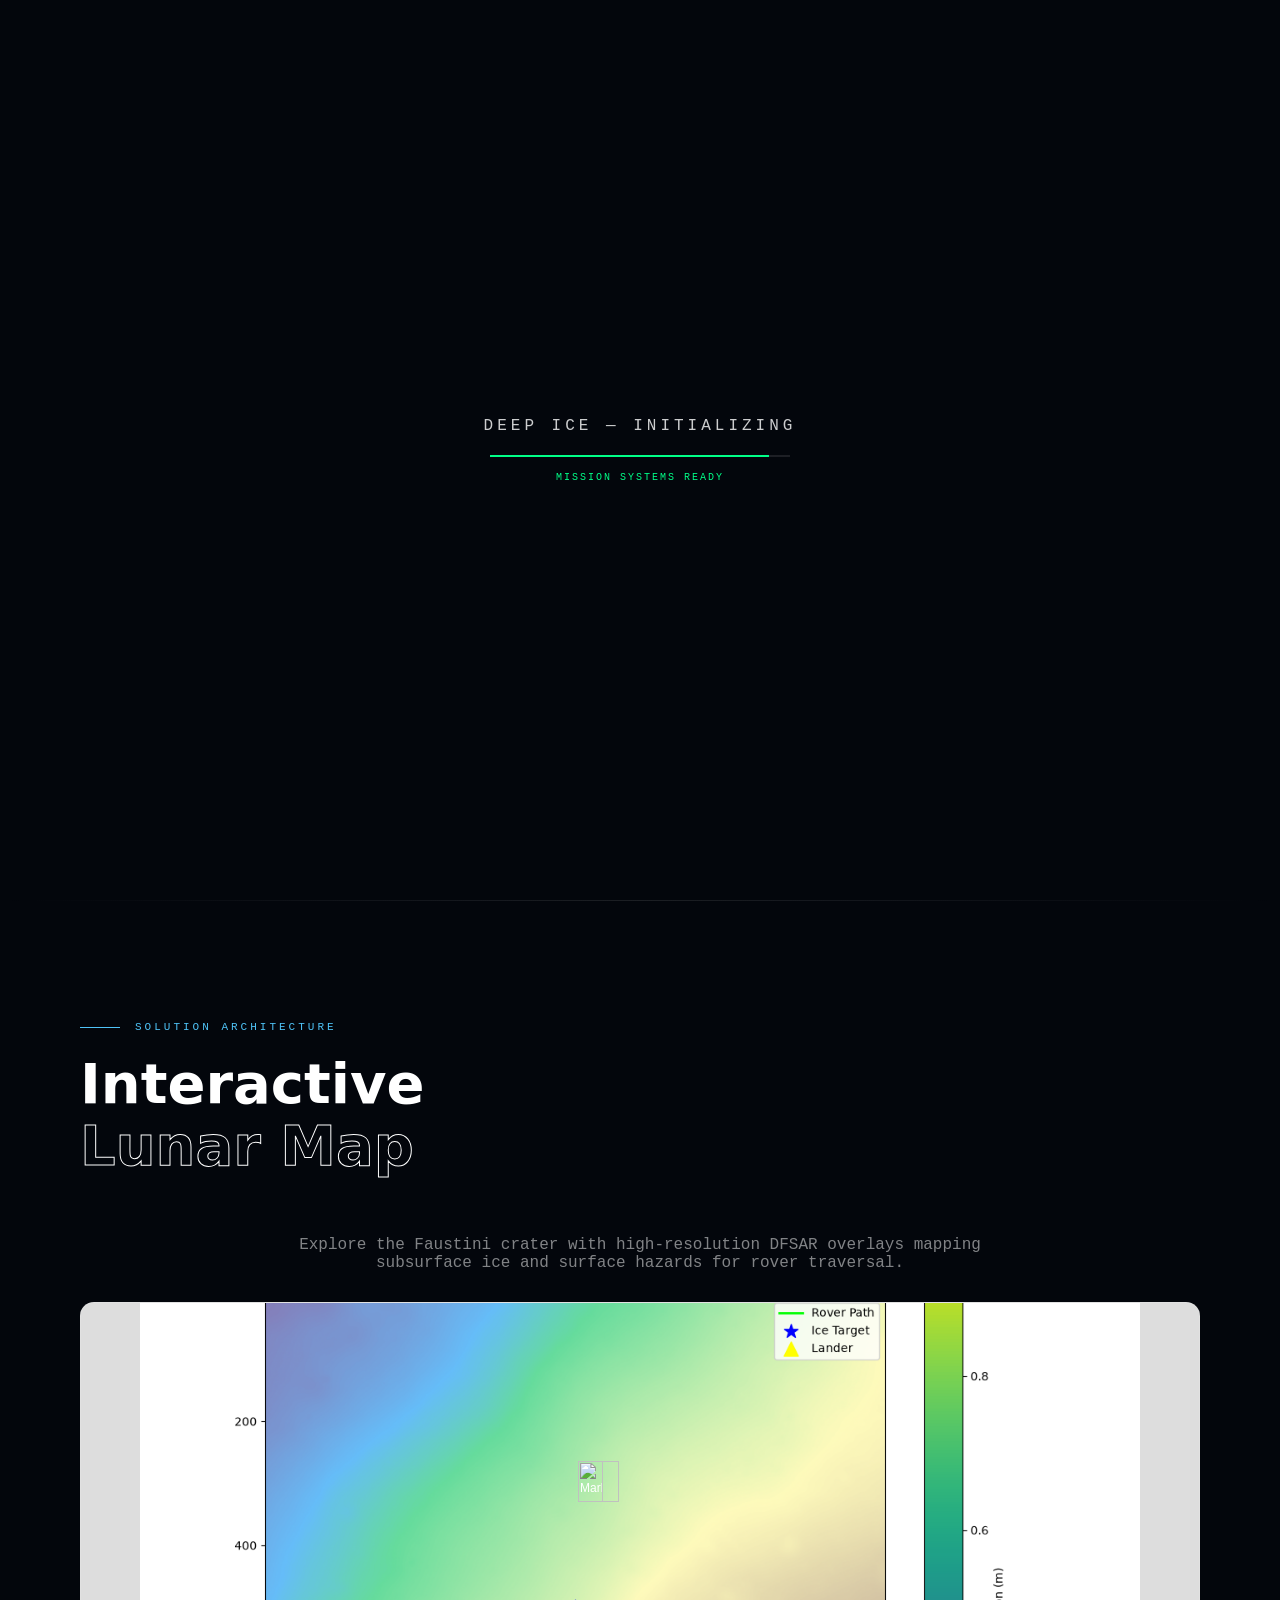
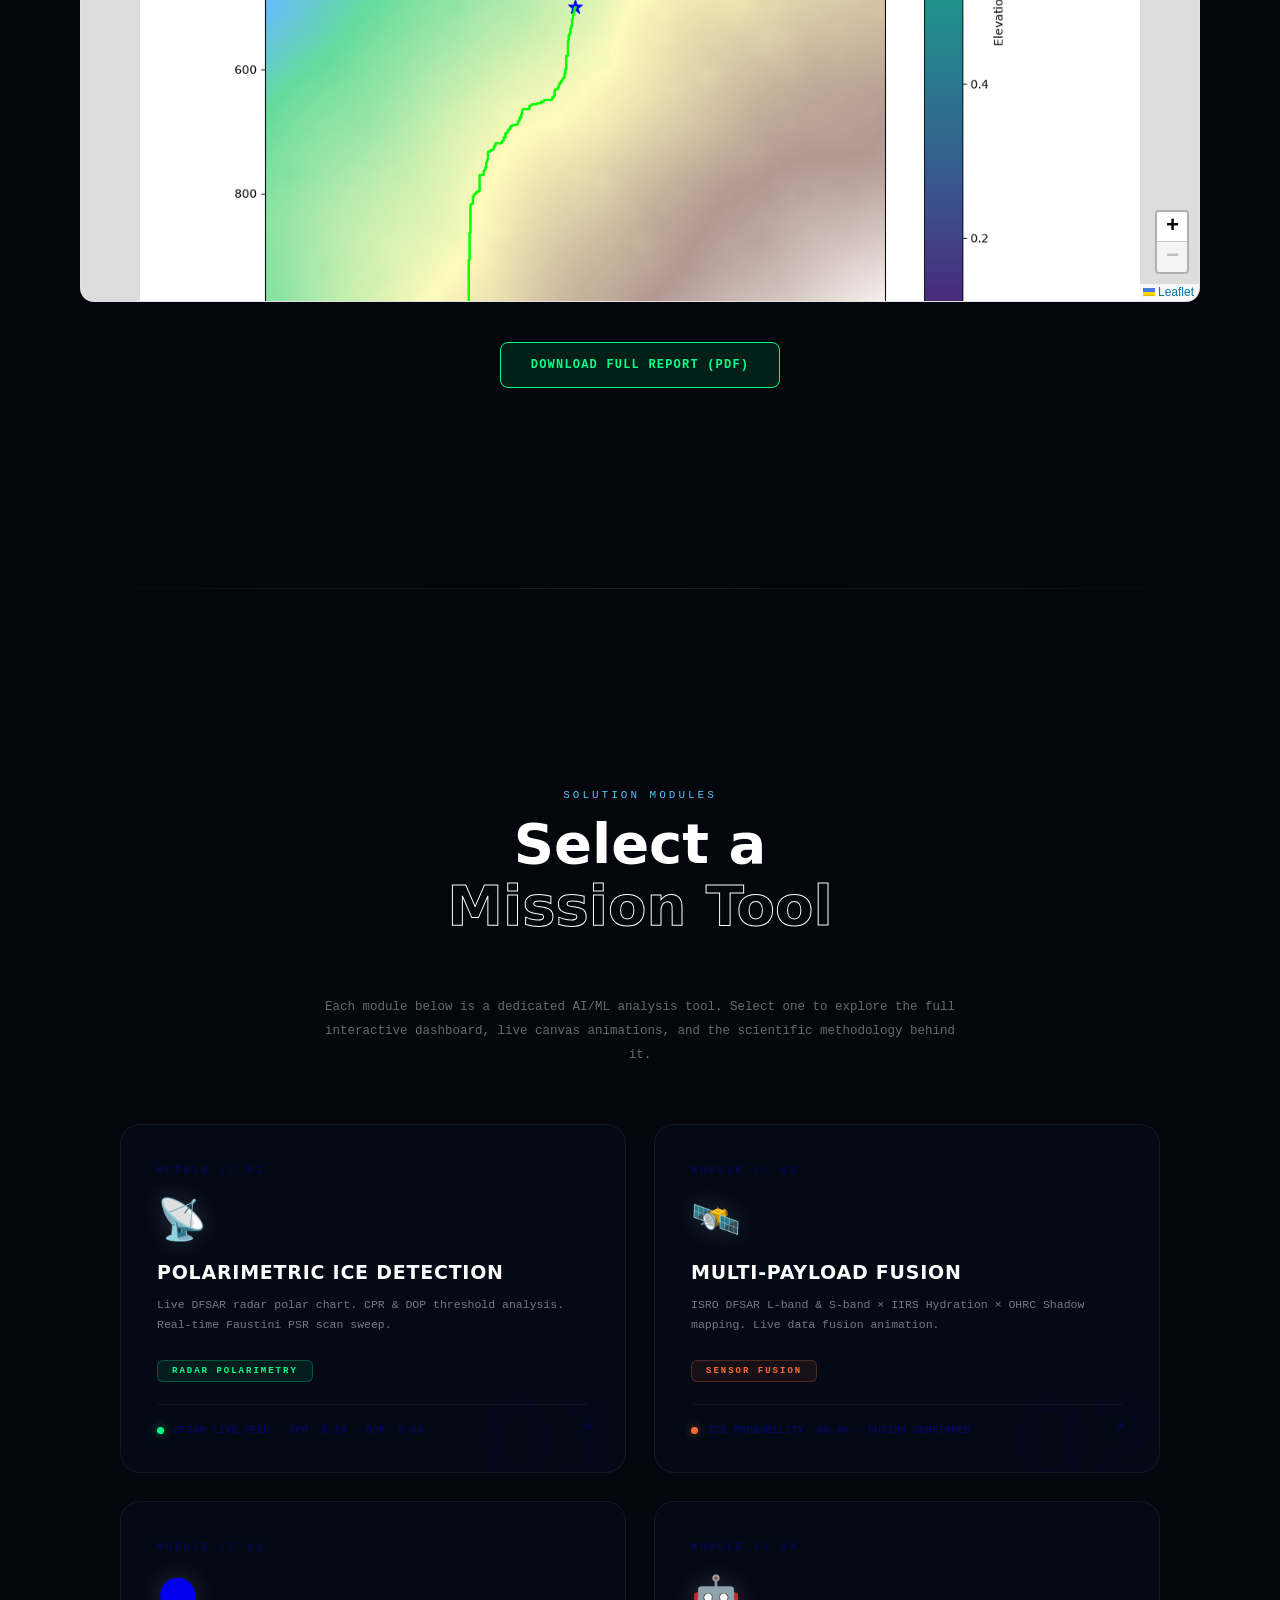
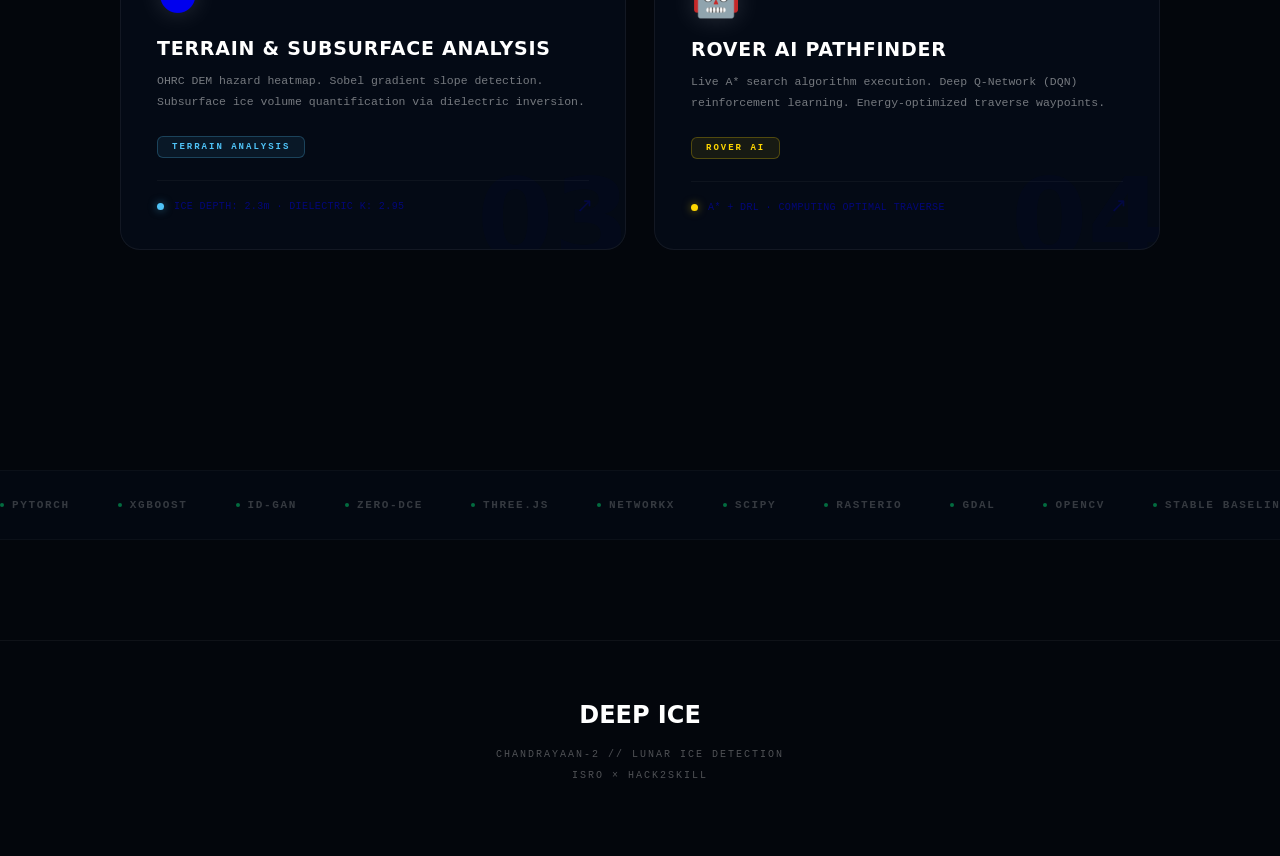
==== commit edd8ee4b: "Update branding and remove team info" ====
--- a/mission_dashboard/index.html
+++ b/mission_dashboard/index.html
@@ -2,8 +2,8 @@
 <head>
   <meta charset="UTF-8" />
   <meta name="viewport" content="width=device-width, initial-scale=1.0" />
-  <title>BAH 2026 — Lunar Ice Detection Mission Control</title>
-  <meta name="description" content="Bharatiya Antariksh Hackathon 2026 premium showcase. Subsurface lunar ice detection and rover path planning using Chandrayaan-2 DFSAR data.">
+  <title>Deep Ice — Lunar Ice Detection Mission Control</title>
+  <meta name="description" content="Project Deep Ice premium showcase. Subsurface lunar ice detection and rover path planning using Chandrayaan-2 DFSAR data.">
   <link rel="stylesheet" href="style.css" />
   <link rel="stylesheet" href="libs/leaflet.css" />
   <style>
@@ -160,7 +160,7 @@
 
   <!-- LOADER -->
   <div id="loader">
-    <div class="l-logo">BAH 2026 — INITIALIZING</div>
+    <div class="l-logo">DEEP ICE — INITIALIZING</div>
     <div class="l-bar-w"><div class="l-bar" id="lbar"></div></div>
     <div class="l-txt" id="ltxt">BOOTING MISSION SYSTEMS...</div>
   </div>
@@ -176,7 +176,7 @@
 
   <!-- HUD CORNERS -->
   <div class="hud hud-tl">
-    <span>BAH-2026 // CHL-08</span>
+    <span>DEEP ICE // LUNAR MISSION</span>
     <span>CHANDRAYAAN-2 DFSAR</span>
     <span class="live">● ACTIVE MISSION</span>
   </div>
@@ -194,7 +194,7 @@
 
   <!-- NAVIGATION -->
   <nav>
-    <div class="nav-logo">BAH <b>2026</b></div>
+    <div class="nav-logo">DEEP <b>ICE</b></div>
     <ul class="nav-links">
       <li><a href="index.html" style="color:var(--green);">Home</a></li>
       <li><a href="dashboard.html">Dashboard</a></li>
@@ -208,7 +208,7 @@
 
   <!-- 1. HERO SECTION -->
   <section id="hero">
-    <div class="eyebrow" id="ey">Bharatiya Antariksh Hackathon 2026</div>
+    <div class="eyebrow" id="ey">Project Deep Ice</div>
     <h1 class="hero-h1" id="h1">
       <span class="l1">LUNAR ICE</span>
       <span class="l2" data-t="DETECTION">DETECTION</span>
@@ -218,7 +218,7 @@
     <div class="badges" id="ba">
       <span class="badge b-r">DFSAR Radar</span>
       <span class="badge b-i">Subsurface Ice</span>
-      <span class="badge b-o">ISRO Challenge</span>
+      <span class="badge b-o">Lunar South Pole</span>
       <span class="badge b-g">South Polar PSR</span>
     </div>
     
@@ -276,35 +276,7 @@
 
   <div class="div"></div>
 
-  <!-- 2.5 TEAM SECTION -->
-  <section class="sec" id="team">
-    <div class="sec-label">Mission Control</div>
-    <h2 class="sec-h2">Our<br/><em>Team</em></h2>
-    
-    <div class="dash-grid" style="grid-template-columns: repeat(auto-fit, minmax(250px, 1fr)); padding-bottom:40px;">
-      
-      <div class="dash-card">
-        <div class="dc-title" style="text-align:center; font-size:22px;">Team Member 1</div>
-        <div class="dc-tag" style="display:block; text-align:center; margin-bottom:15px; color:#4FC3F7; border-color:rgba(79,195,247,0.3);">Project Lead</div>
-        <div class="dc-desc" style="text-align:center;">AI & Radar Specialist</div>
-      </div>
-
-      <div class="dash-card">
-        <div class="dc-title" style="text-align:center; font-size:22px;">Team Member 2</div>
-        <div class="dc-tag" style="display:block; text-align:center; margin-bottom:15px; color:#00FF88; border-color:rgba(0,255,136,0.3);">Data Scientist</div>
-        <div class="dc-desc" style="text-align:center;">Computer Vision & Mapping</div>
-      </div>
-      
-      <div class="dash-card">
-        <div class="dc-title" style="text-align:center; font-size:22px;">Team Member 3</div>
-        <div class="dc-tag" style="display:block; text-align:center; margin-bottom:15px; color:#FFD700; border-color:rgba(255,215,0,0.3);">Rover Engineer</div>
-        <div class="dc-desc" style="text-align:center;">Pathfinding & Robotics</div>
-      </div>
-      
-    </div>
-  </section>
-
-  <div class="div"></div>
+
 
   <!-- 3. TOOL NAVIGATION HUB -->
   <section class="sec" id="tools">
@@ -415,8 +387,8 @@
   </div>
 
   <footer>
-    <div class="f-logo">BAH 2026</div>
-    <div class="f-copy">CHALLENGE 08 // CHANDRAYAAN-2 // LUNAR ICE DETECTION</div>
+    <div class="f-logo">DEEP ICE</div>
+    <div class="f-copy">CHANDRAYAAN-2 // LUNAR ICE DETECTION</div>
     <div class="f-isro">ISRO × HACK2SKILL</div>
   </footer>
 
--- a/mission_dashboard/style.css
+++ b/mission_dashboard/style.css
@@ -140,8 +140,8 @@
 }
 .eyebrow { font-family: var(--font-mono); color: var(--isro); letter-spacing: 4px; font-size: 12px; margin-bottom: 20px; text-transform: uppercase; }
 .hero-h1 { font-family: var(--font-h); font-size: 90px; line-height: 0.9; margin-bottom: 20px; display: flex; flex-direction: column; font-weight: 900; }
-.l1 { color: transparent; -webkit-text-stroke: 1px rgba(255,255,255,0.5); }
-.l2 { color: #fff; text-shadow: 0 0 40px rgba(255,255,255,0.3); }
+.l1 { color: var(--ice); text-shadow: 0 0 20px rgba(79,195,247,0.5); }
+.l2 { color: #fff; text-shadow: 0 0 20px rgba(255,255,255,0.8); }
 .hero-sub { font-family: var(--font-mono); color: rgba(255,255,255,0.6); max-width: 600px; line-height: 1.6; margin-bottom: 40px; }
 
 .badges { display: flex; gap: 12px; margin-bottom: 40px; }
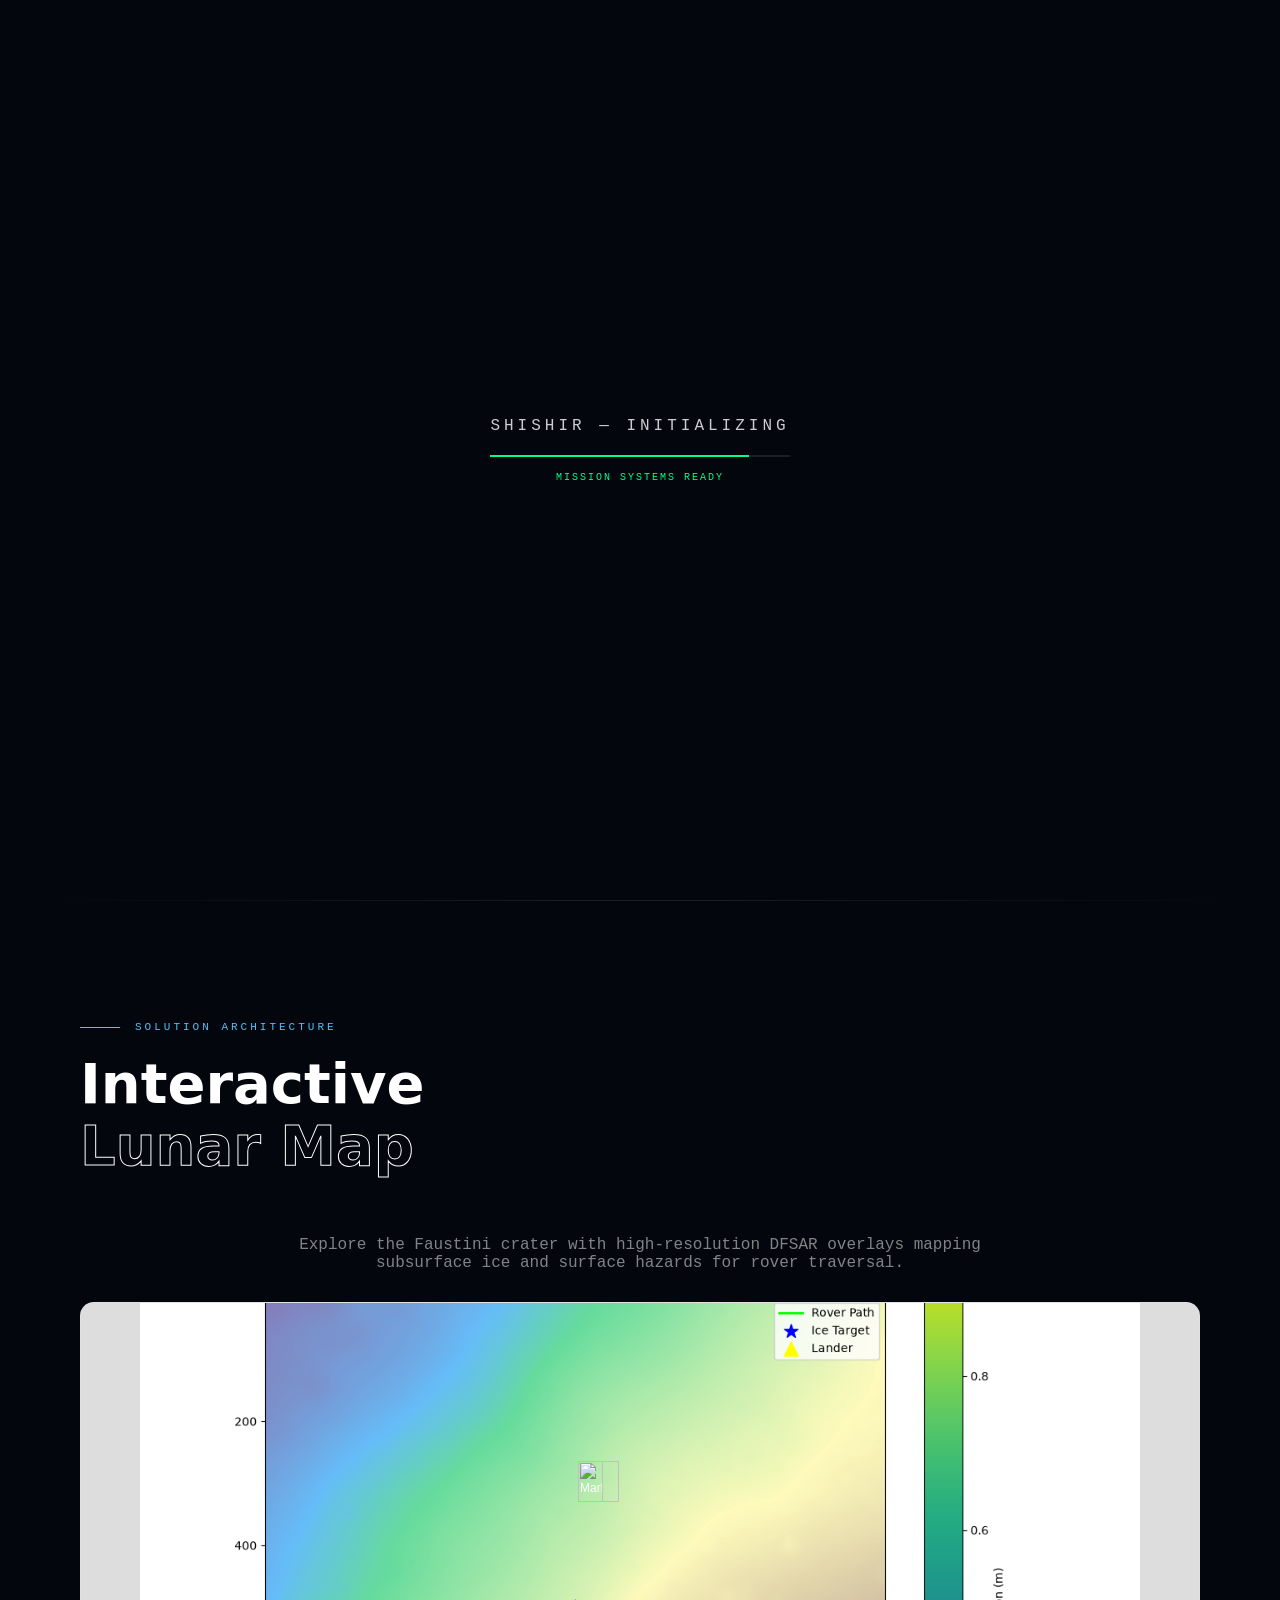
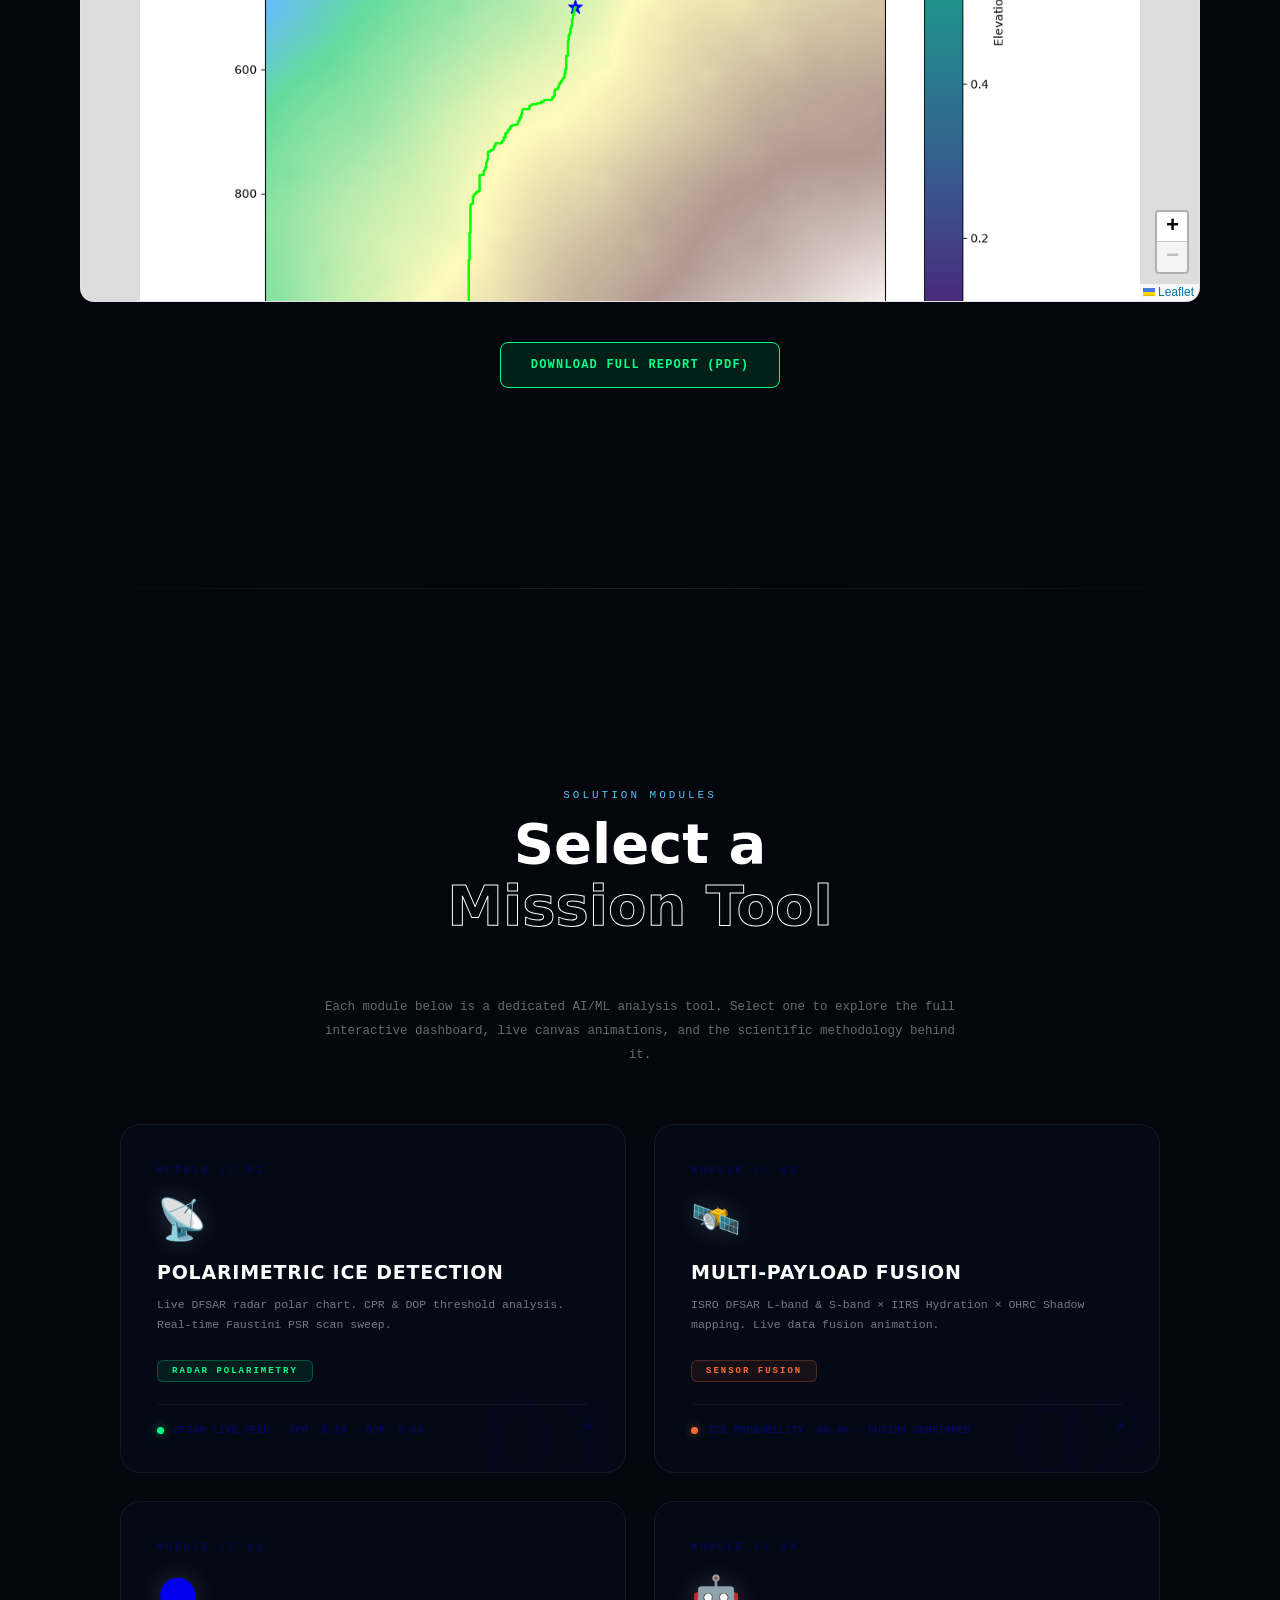
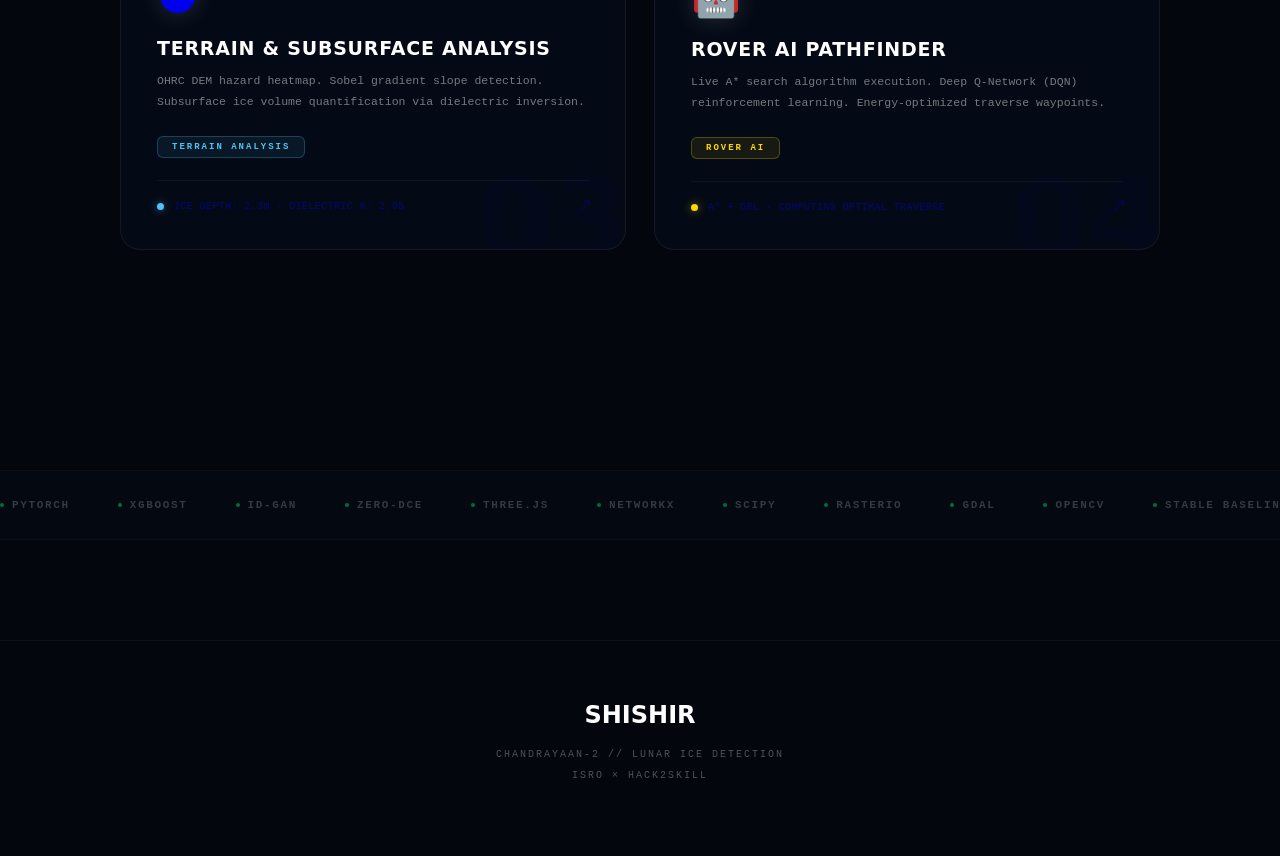
==== commit 104bef88: "Rename project to Shishir, fix subtitle visibility" ====
--- a/mission_dashboard/index.html
+++ b/mission_dashboard/index.html
@@ -2,8 +2,8 @@
 <head>
   <meta charset="UTF-8" />
   <meta name="viewport" content="width=device-width, initial-scale=1.0" />
-  <title>Deep Ice — Lunar Ice Detection Mission Control</title>
-  <meta name="description" content="Project Deep Ice premium showcase. Subsurface lunar ice detection and rover path planning using Chandrayaan-2 DFSAR data.">
+  <title>Shishir — Lunar Ice Detection Mission Control</title>
+  <meta name="description" content="Project Shishir premium showcase. Subsurface lunar ice detection and rover path planning using Chandrayaan-2 DFSAR data.">
   <link rel="stylesheet" href="style.css" />
   <link rel="stylesheet" href="libs/leaflet.css" />
   <style>
@@ -160,7 +160,7 @@
 
   <!-- LOADER -->
   <div id="loader">
-    <div class="l-logo">DEEP ICE — INITIALIZING</div>
+    <div class="l-logo">SHISHIR — INITIALIZING</div>
     <div class="l-bar-w"><div class="l-bar" id="lbar"></div></div>
     <div class="l-txt" id="ltxt">BOOTING MISSION SYSTEMS...</div>
   </div>
@@ -176,7 +176,7 @@
 
   <!-- HUD CORNERS -->
   <div class="hud hud-tl">
-    <span>DEEP ICE // LUNAR MISSION</span>
+    <span>SHISHIR // LUNAR MISSION</span>
     <span>CHANDRAYAAN-2 DFSAR</span>
     <span class="live">● ACTIVE MISSION</span>
   </div>
@@ -194,7 +194,7 @@
 
   <!-- NAVIGATION -->
   <nav>
-    <div class="nav-logo">DEEP <b>ICE</b></div>
+    <div class="nav-logo">SHIS<b>HIR</b></div>
     <ul class="nav-links">
       <li><a href="index.html" style="color:var(--green);">Home</a></li>
       <li><a href="dashboard.html">Dashboard</a></li>
@@ -208,7 +208,7 @@
 
   <!-- 1. HERO SECTION -->
   <section id="hero">
-    <div class="eyebrow" id="ey">Project Deep Ice</div>
+    <div class="eyebrow" id="ey">Project Shishir</div>
     <h1 class="hero-h1" id="h1">
       <span class="l1">LUNAR ICE</span>
       <span class="l2" data-t="DETECTION">DETECTION</span>
@@ -387,7 +387,7 @@
   </div>
 
   <footer>
-    <div class="f-logo">DEEP ICE</div>
+    <div class="f-logo">SHISHIR</div>
     <div class="f-copy">CHANDRAYAAN-2 // LUNAR ICE DETECTION</div>
     <div class="f-isro">ISRO × HACK2SKILL</div>
   </footer>
--- a/mission_dashboard/style.css
+++ b/mission_dashboard/style.css
@@ -142,7 +142,7 @@
 .hero-h1 { font-family: var(--font-h); font-size: 90px; line-height: 0.9; margin-bottom: 20px; display: flex; flex-direction: column; font-weight: 900; }
 .l1 { color: var(--ice); text-shadow: 0 0 20px rgba(79,195,247,0.5); }
 .l2 { color: #fff; text-shadow: 0 0 20px rgba(255,255,255,0.8); }
-.hero-sub { font-family: var(--font-mono); color: rgba(255,255,255,0.6); max-width: 600px; line-height: 1.6; margin-bottom: 40px; }
+.hero-sub { font-family: var(--font-mono); color: #fff; text-shadow: 0 0 12px rgba(79,195,247,0.6), 0 2px 8px rgba(0,0,0,0.9); max-width: 600px; line-height: 1.6; margin-bottom: 40px; }
 
 .badges { display: flex; gap: 12px; margin-bottom: 40px; }
 .badge { padding: 6px 14px; border-radius: 20px; font-family: var(--font-mono); font-size: 10px; font-weight: 700; text-transform: uppercase; border: 1px solid rgba(255,255,255,0.2); background: rgba(255,255,255,0.05); backdrop-filter: blur(10px); }
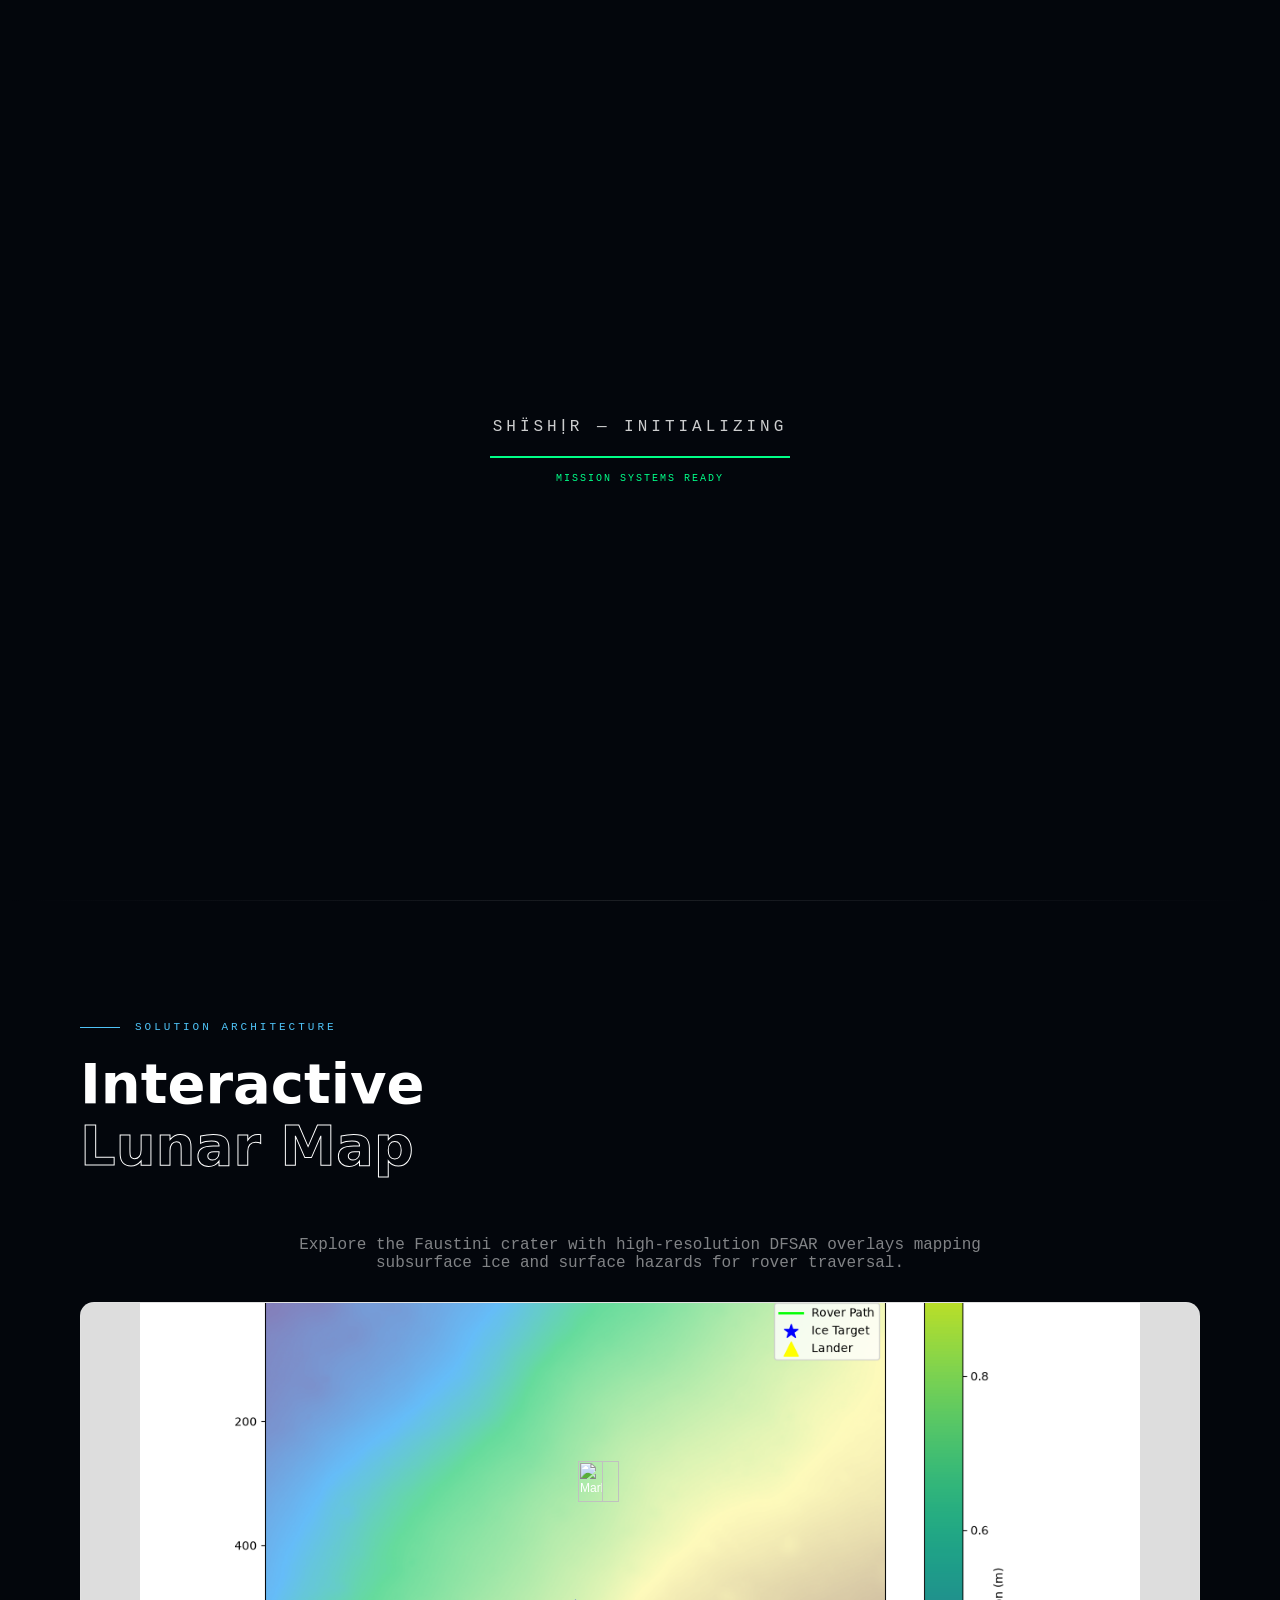
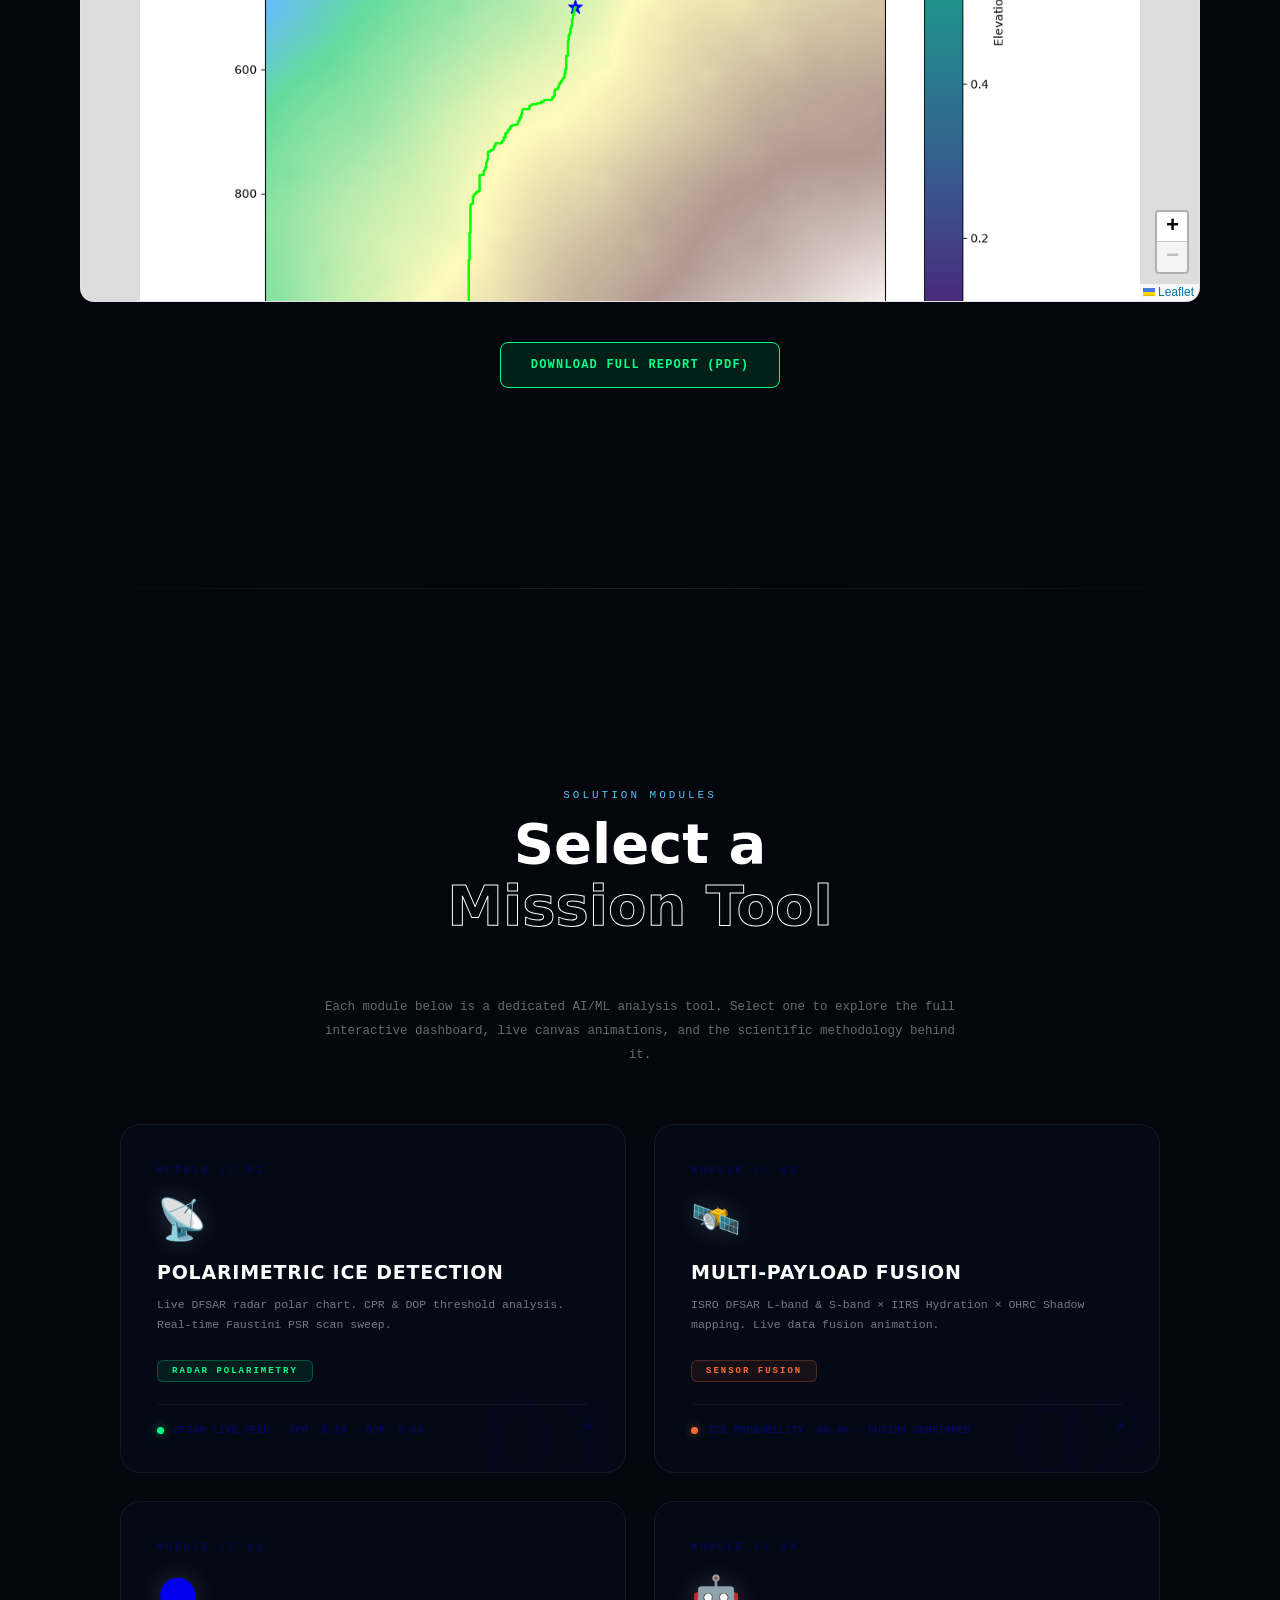
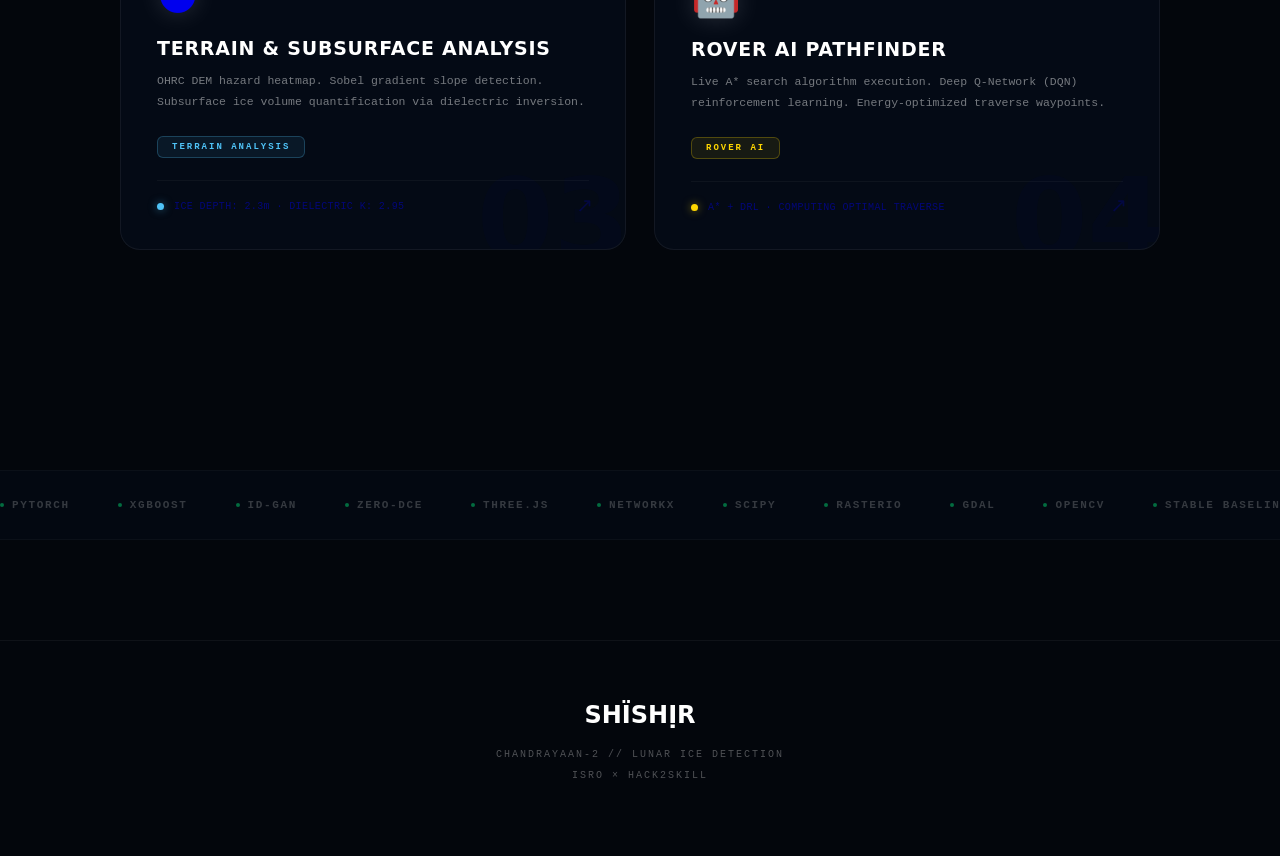
==== commit f80e090b: "Stylize Shishir text, update detection color and paragraph color" ====
--- a/mission_dashboard/index.html
+++ b/mission_dashboard/index.html
@@ -2,8 +2,8 @@
 <head>
   <meta charset="UTF-8" />
   <meta name="viewport" content="width=device-width, initial-scale=1.0" />
-  <title>Shishir — Lunar Ice Detection Mission Control</title>
-  <meta name="description" content="Project Shishir premium showcase. Subsurface lunar ice detection and rover path planning using Chandrayaan-2 DFSAR data.">
+  <title>Shïshịr — Lunar Ice Detection Mission Control</title>
+  <meta name="description" content="Project Shïshịr premium showcase. Subsurface lunar ice detection and rover path planning using Chandrayaan-2 DFSAR data.">
   <link rel="stylesheet" href="style.css" />
   <link rel="stylesheet" href="libs/leaflet.css" />
   <style>
@@ -160,7 +160,7 @@
 
   <!-- LOADER -->
   <div id="loader">
-    <div class="l-logo">SHISHIR — INITIALIZING</div>
+    <div class="l-logo">SHÏSHỊR — INITIALIZING</div>
     <div class="l-bar-w"><div class="l-bar" id="lbar"></div></div>
     <div class="l-txt" id="ltxt">BOOTING MISSION SYSTEMS...</div>
   </div>
@@ -176,7 +176,7 @@
 
   <!-- HUD CORNERS -->
   <div class="hud hud-tl">
-    <span>SHISHIR // LUNAR MISSION</span>
+    <span>SHÏSHỊR // LUNAR MISSION</span>
     <span>CHANDRAYAAN-2 DFSAR</span>
     <span class="live">● ACTIVE MISSION</span>
   </div>
@@ -194,7 +194,7 @@
 
   <!-- NAVIGATION -->
   <nav>
-    <div class="nav-logo">SHIS<b>HIR</b></div>
+    <div class="nav-logo">SHÏS<b>HỊR</b></div>
     <ul class="nav-links">
       <li><a href="index.html" style="color:var(--green);">Home</a></li>
       <li><a href="dashboard.html">Dashboard</a></li>
@@ -208,7 +208,7 @@
 
   <!-- 1. HERO SECTION -->
   <section id="hero">
-    <div class="eyebrow" id="ey">Project Shishir</div>
+    <div class="eyebrow" id="ey">Project Shïshịr</div>
     <h1 class="hero-h1" id="h1">
       <span class="l1">LUNAR ICE</span>
       <span class="l2" data-t="DETECTION">DETECTION</span>
@@ -387,7 +387,7 @@
   </div>
 
   <footer>
-    <div class="f-logo">SHISHIR</div>
+    <div class="f-logo">SHÏSHỊR</div>
     <div class="f-copy">CHANDRAYAAN-2 // LUNAR ICE DETECTION</div>
     <div class="f-isro">ISRO × HACK2SKILL</div>
   </footer>
--- a/mission_dashboard/style.css
+++ b/mission_dashboard/style.css
@@ -141,7 +141,7 @@
 .eyebrow { font-family: var(--font-mono); color: var(--isro); letter-spacing: 4px; font-size: 12px; margin-bottom: 20px; text-transform: uppercase; }
 .hero-h1 { font-family: var(--font-h); font-size: 90px; line-height: 0.9; margin-bottom: 20px; display: flex; flex-direction: column; font-weight: 900; }
 .l1 { color: var(--ice); text-shadow: 0 0 20px rgba(79,195,247,0.5); }
-.l2 { color: #fff; text-shadow: 0 0 20px rgba(255,255,255,0.8); }
+.l2 { color: var(--ice); text-shadow: 0 0 20px rgba(79,195,247,0.5); }
 .hero-sub { font-family: var(--font-mono); color: #fff; text-shadow: 0 0 12px rgba(79,195,247,0.6), 0 2px 8px rgba(0,0,0,0.9); max-width: 600px; line-height: 1.6; margin-bottom: 40px; }
 
 .badges { display: flex; gap: 12px; margin-bottom: 40px; }
@@ -216,7 +216,7 @@
   font-family: var(--font-mono);
   font-size: 13px;
   line-height: 1.8;
-  color: rgba(255,255,255,0.6);
+  color: var(--ice);
   margin-bottom: 40px;
 }
 
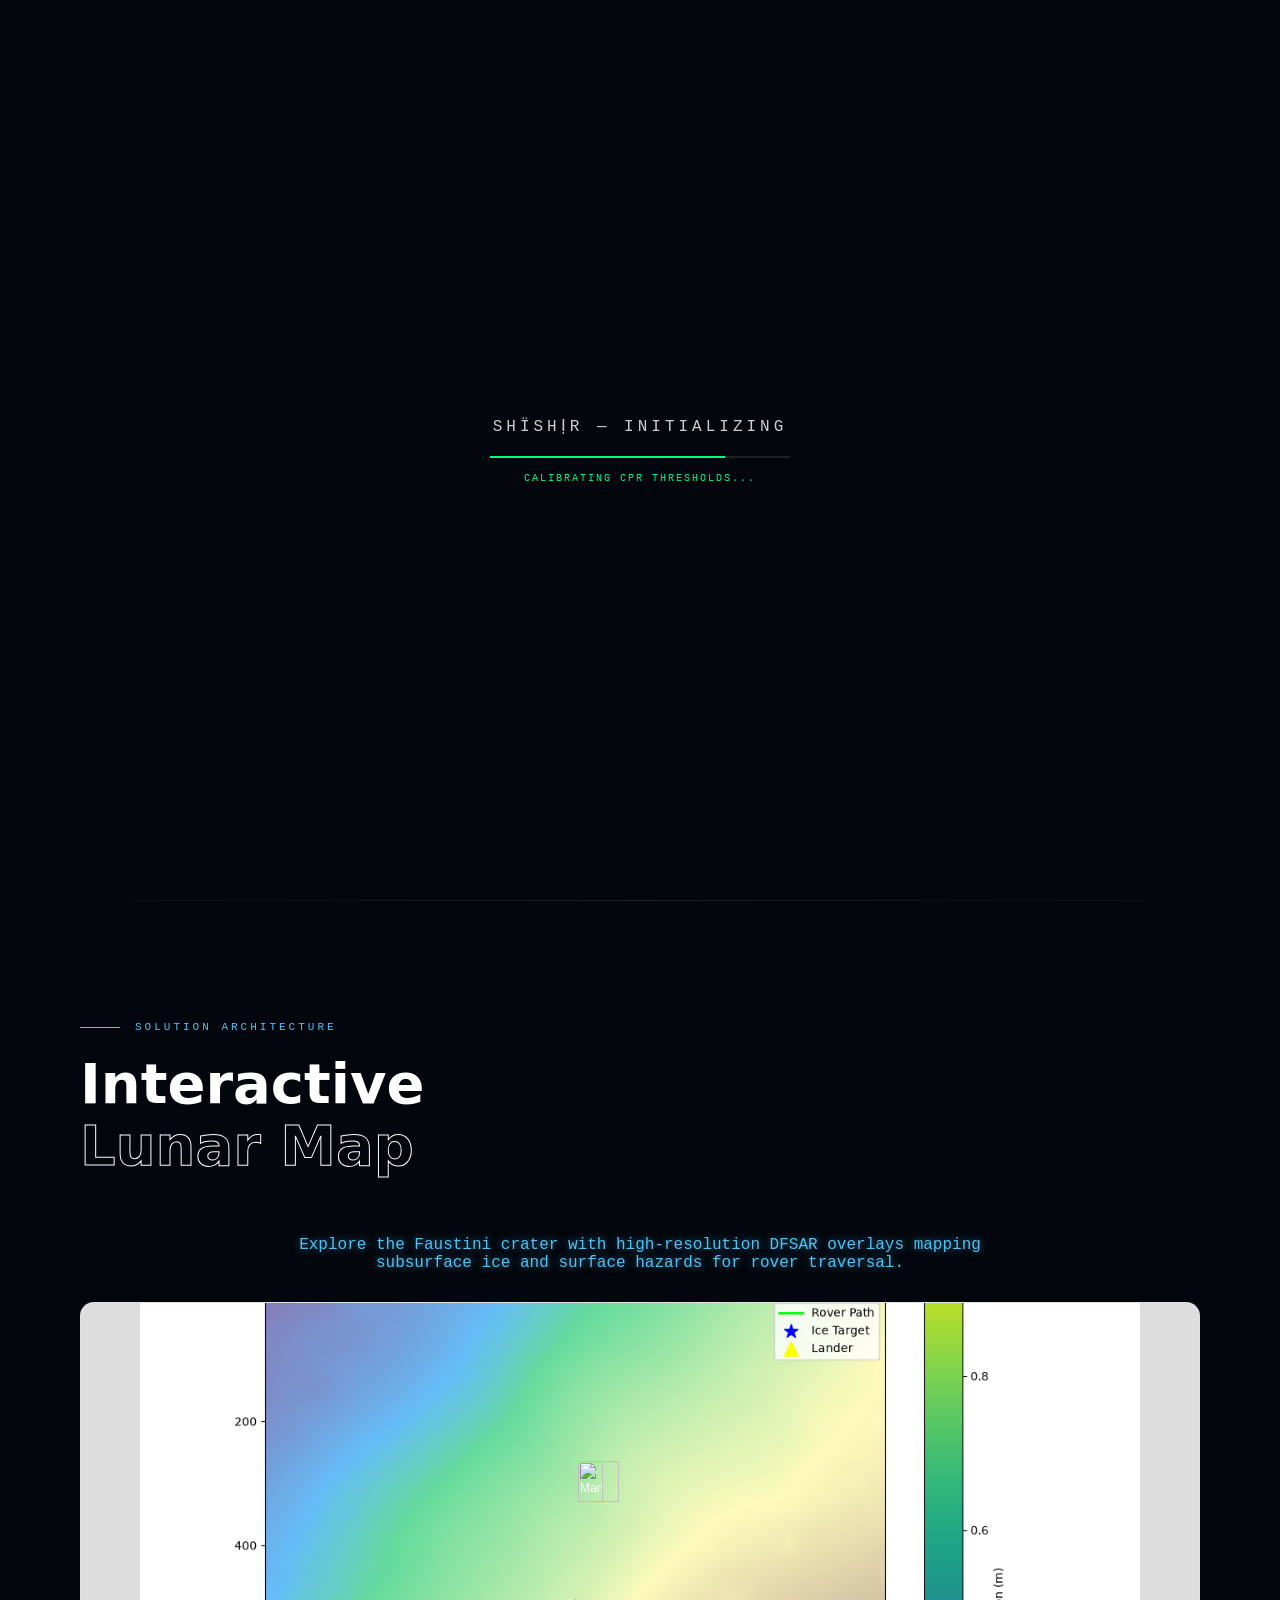
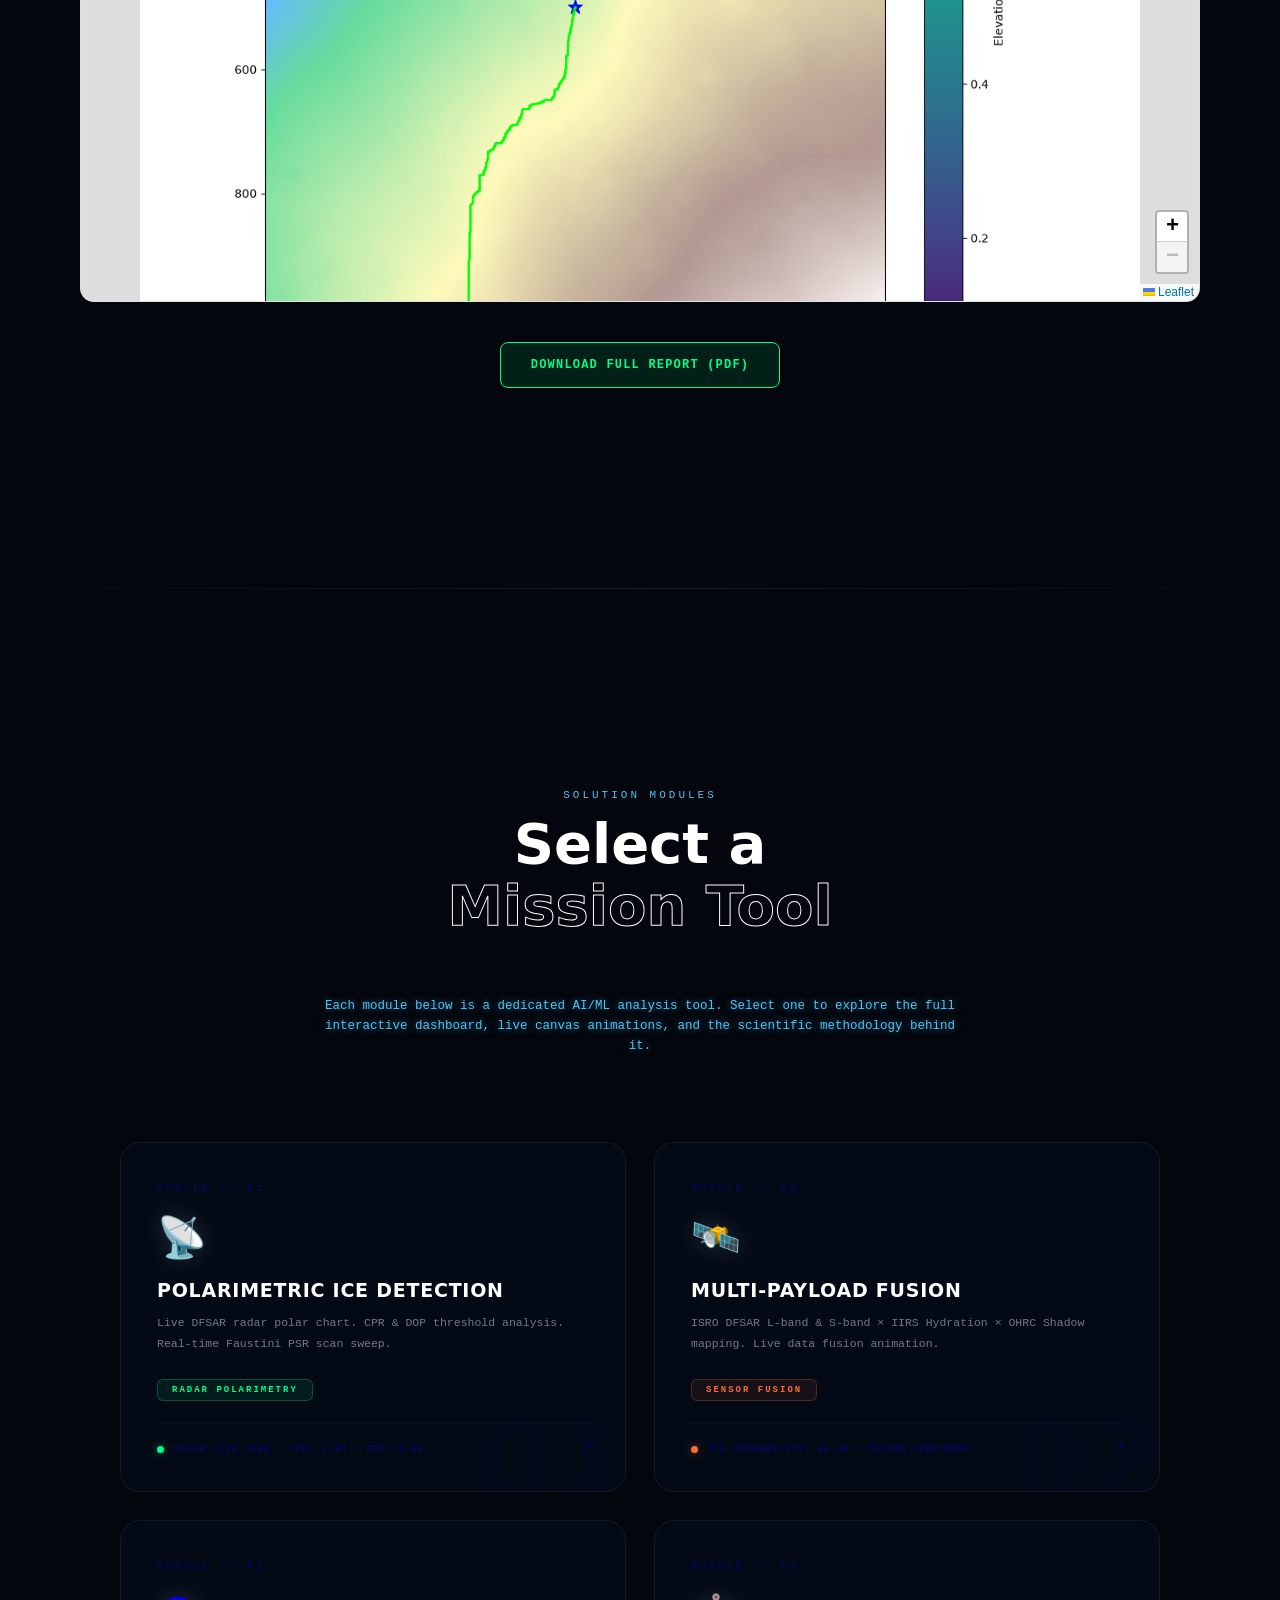
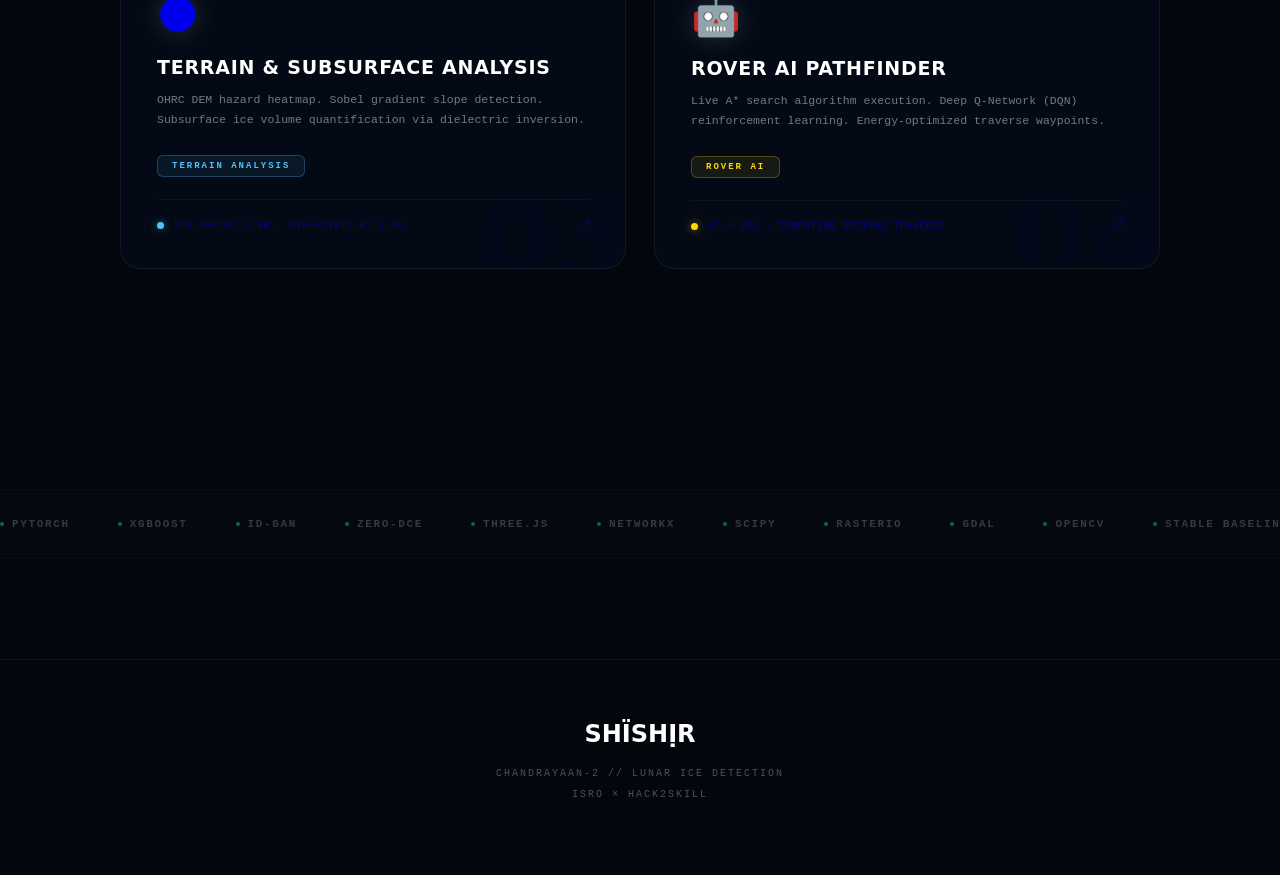
==== commit 367c9af8: "Update paragraph colors to solid cyan with text shadow" ====
--- a/mission_dashboard/index.html
+++ b/mission_dashboard/index.html
@@ -261,7 +261,7 @@
   <section class="sec" id="solution">
     <div class="sec-label">Solution Architecture</div>
     <h2 class="sec-h2">Interactive<br/><em>Lunar Map</em></h2>
-    <p style="text-align:center; max-width:700px; margin: 0 auto 30px; font-family:var(--font-mono); color:rgba(255,255,255,0.5);">
+    <p style="text-align:center; max-width:700px; margin: 0 auto 30px; font-family:var(--font-mono); color:var(--ice); text-shadow:0 0 8px rgba(79,195,247,0.6);">
       Explore the Faustini crater with high-resolution DFSAR overlays mapping subsurface ice and surface hazards for rover traversal.
     </p>
     
@@ -283,7 +283,7 @@
     <div class="dash-intro">
       <div class="sec-label">Solution Modules</div>
       <h2 class="sec-h2">Select a<br/><em>Mission Tool</em></h2>
-      <p>Each module below is a dedicated AI/ML analysis tool. Select one to explore the full interactive dashboard, live canvas animations, and the scientific methodology behind it.</p>
+      <p style="color:var(--ice); text-shadow:0 0 8px rgba(79,195,247,0.6); line-height:1.6; margin-bottom:30px;">Each module below is a dedicated AI/ML analysis tool. Select one to explore the full interactive dashboard, live canvas animations, and the scientific methodology behind it.</p>
     </div>
 
     <div class="dash-grid">
--- a/mission_dashboard/style.css
+++ b/mission_dashboard/style.css
@@ -217,6 +217,7 @@
   font-size: 13px;
   line-height: 1.8;
   color: var(--ice);
+  text-shadow: 0 0 8px rgba(79,195,247,0.6);
   margin-bottom: 40px;
 }
 
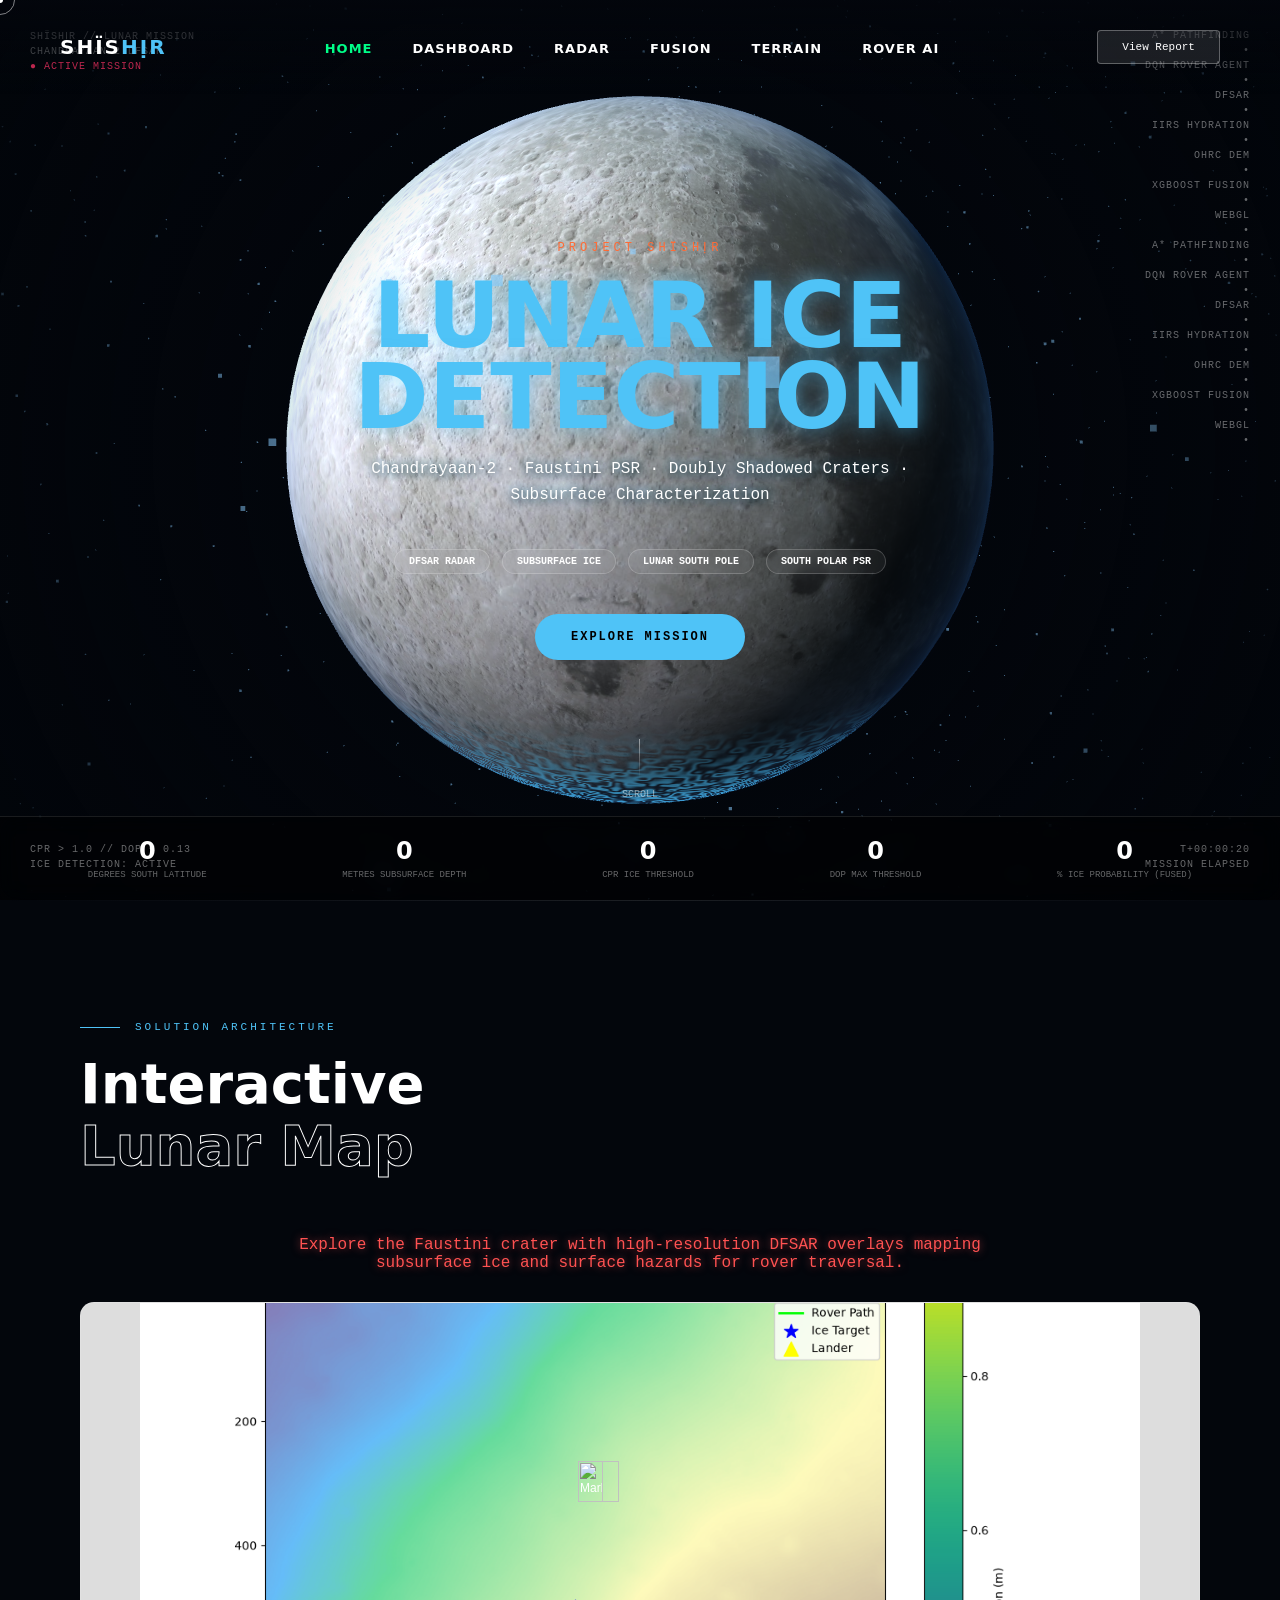
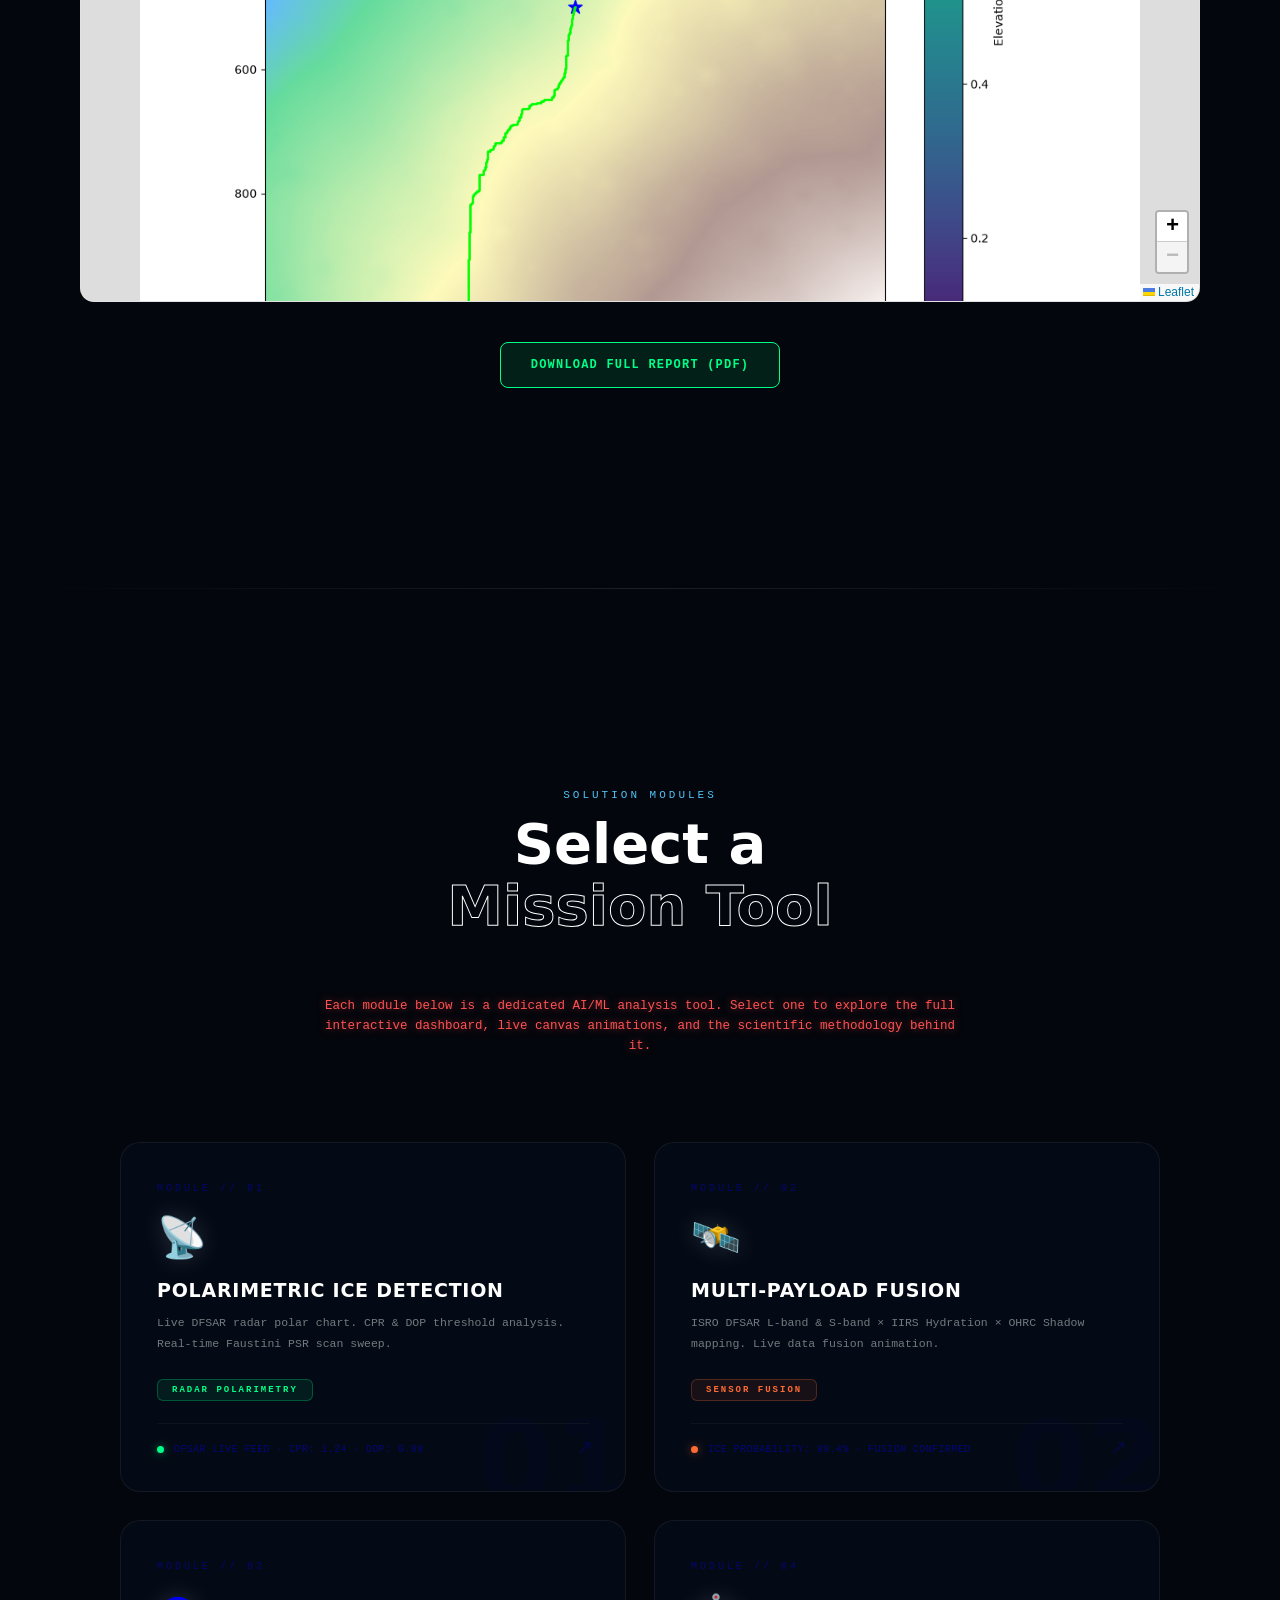
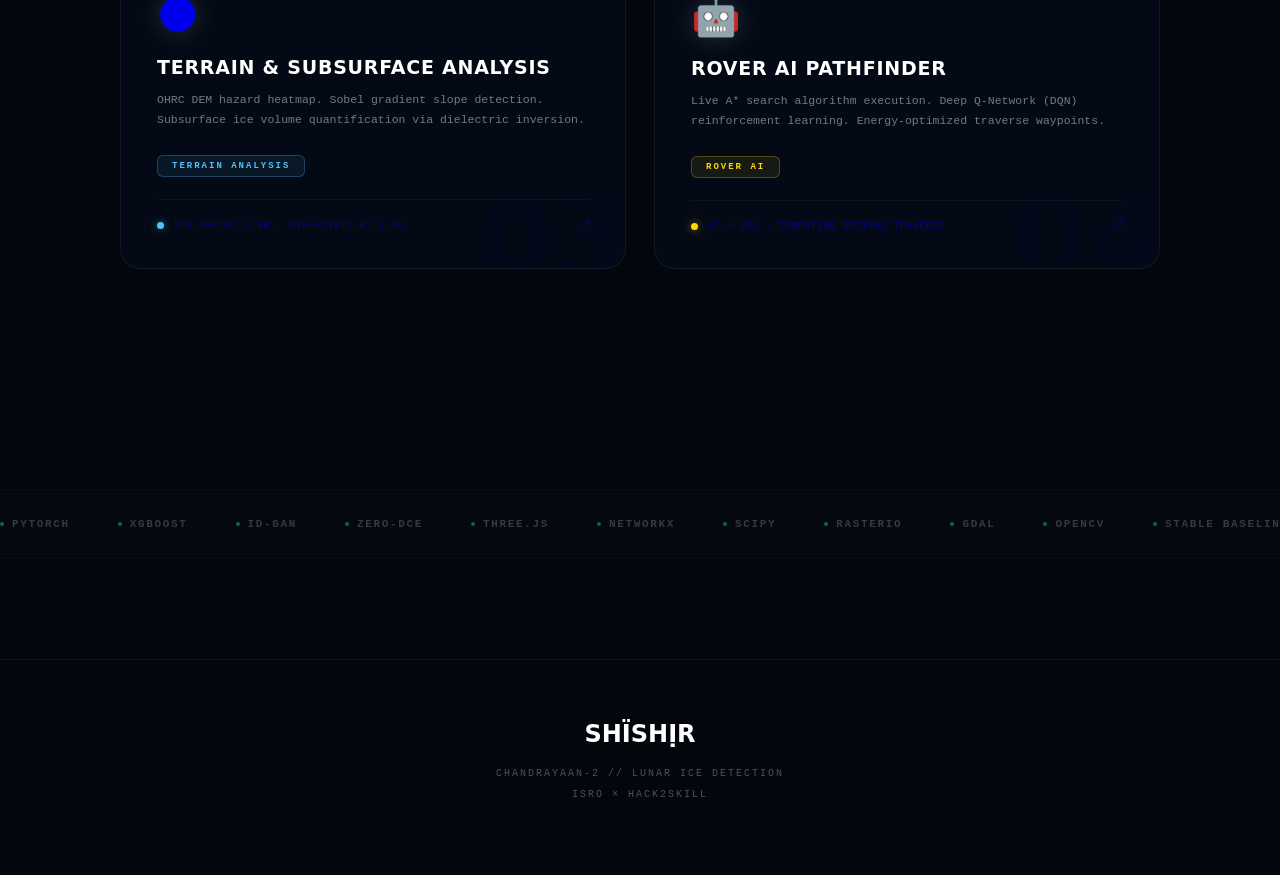
==== commit f67abe66: "Update paragraph colors to glowing neon red" ====
--- a/mission_dashboard/index.html
+++ b/mission_dashboard/index.html
@@ -261,7 +261,7 @@
   <section class="sec" id="solution">
     <div class="sec-label">Solution Architecture</div>
     <h2 class="sec-h2">Interactive<br/><em>Lunar Map</em></h2>
-    <p style="text-align:center; max-width:700px; margin: 0 auto 30px; font-family:var(--font-mono); color:var(--ice); text-shadow:0 0 8px rgba(79,195,247,0.6);">
+    <p style="text-align:center; max-width:700px; margin: 0 auto 30px; font-family:var(--font-mono); color:#FF5252; text-shadow:0 0 8px rgba(255,82,82,0.6);">
       Explore the Faustini crater with high-resolution DFSAR overlays mapping subsurface ice and surface hazards for rover traversal.
     </p>
     
@@ -283,7 +283,7 @@
     <div class="dash-intro">
       <div class="sec-label">Solution Modules</div>
       <h2 class="sec-h2">Select a<br/><em>Mission Tool</em></h2>
-      <p style="color:var(--ice); text-shadow:0 0 8px rgba(79,195,247,0.6); line-height:1.6; margin-bottom:30px;">Each module below is a dedicated AI/ML analysis tool. Select one to explore the full interactive dashboard, live canvas animations, and the scientific methodology behind it.</p>
+      <p style="color:#FF5252; text-shadow:0 0 8px rgba(255,82,82,0.6); line-height:1.6; margin-bottom:30px;">Each module below is a dedicated AI/ML analysis tool. Select one to explore the full interactive dashboard, live canvas animations, and the scientific methodology behind it.</p>
     </div>
 
     <div class="dash-grid">
--- a/mission_dashboard/style.css
+++ b/mission_dashboard/style.css
@@ -216,8 +216,8 @@
   font-family: var(--font-mono);
   font-size: 13px;
   line-height: 1.8;
-  color: var(--ice);
-  text-shadow: 0 0 8px rgba(79,195,247,0.6);
+  color: #FF5252;
+  text-shadow: 0 0 8px rgba(255,82,82,0.6);
   margin-bottom: 40px;
 }
 
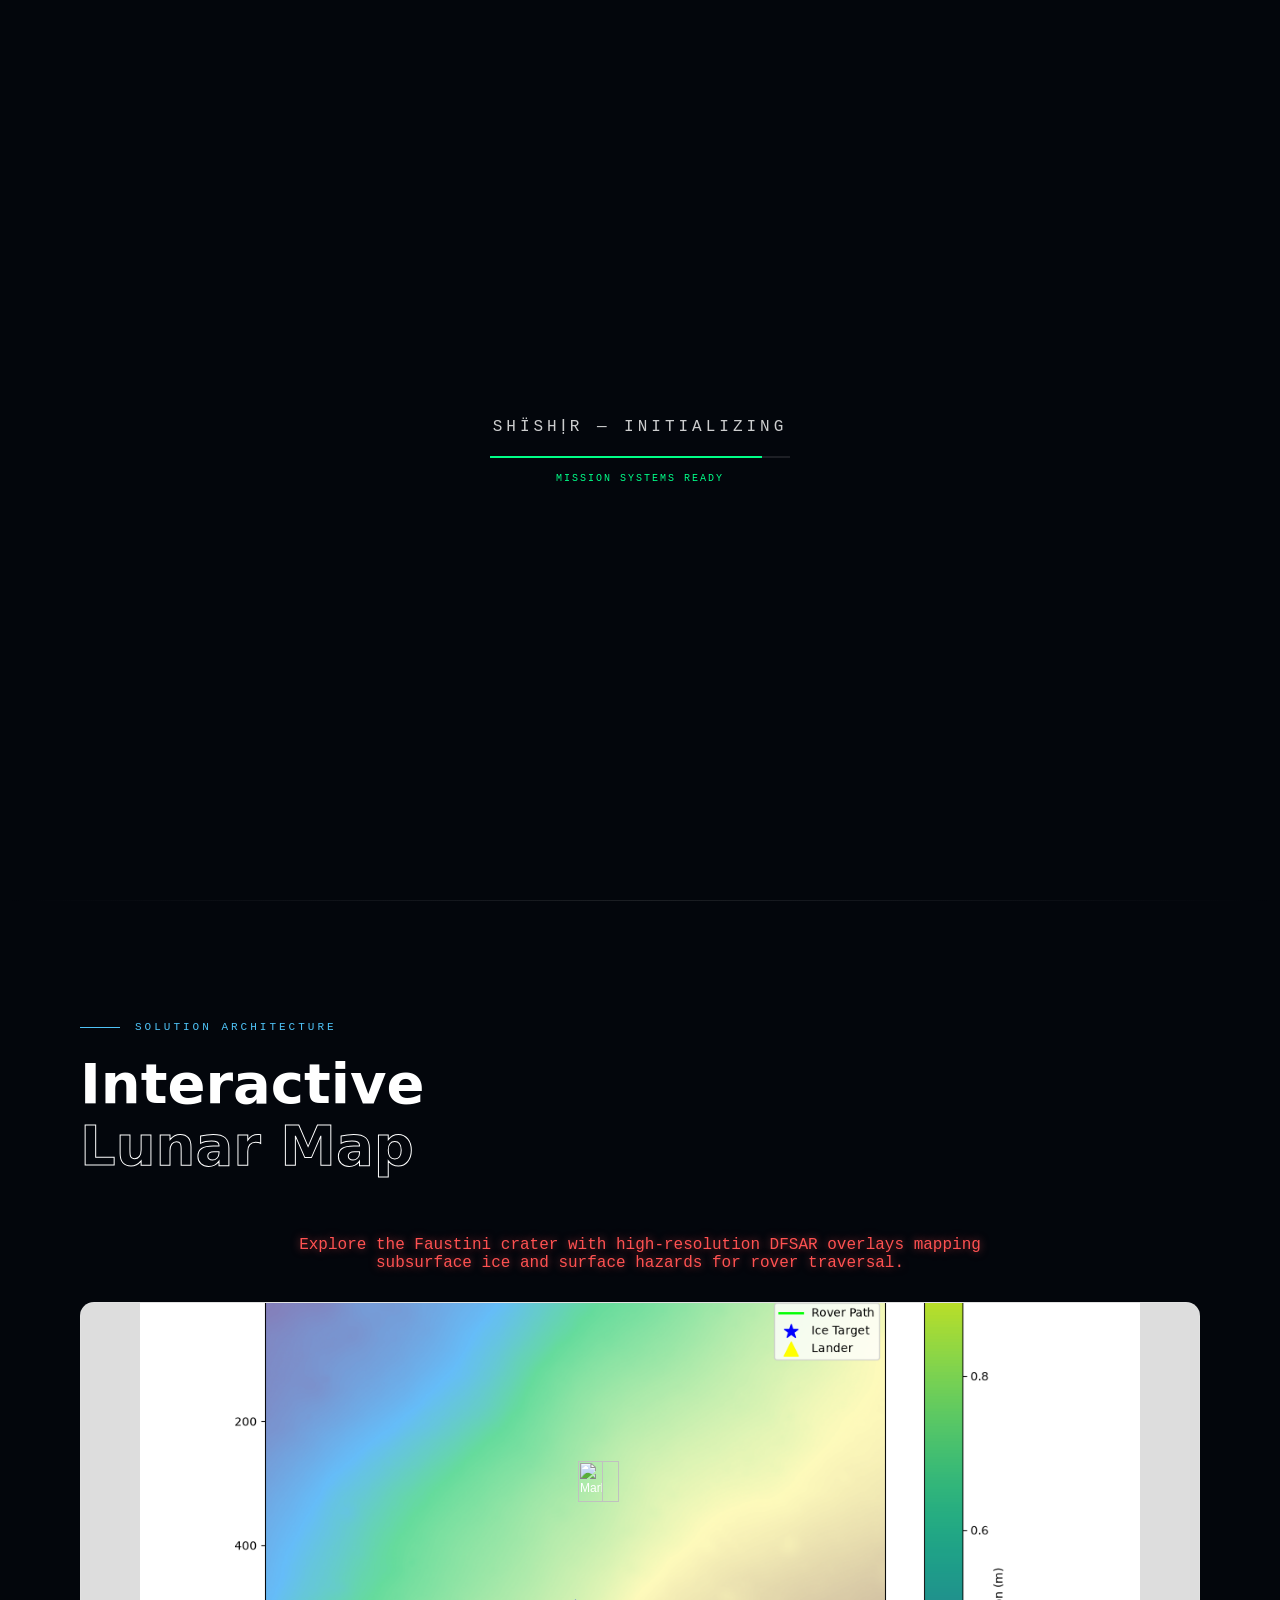
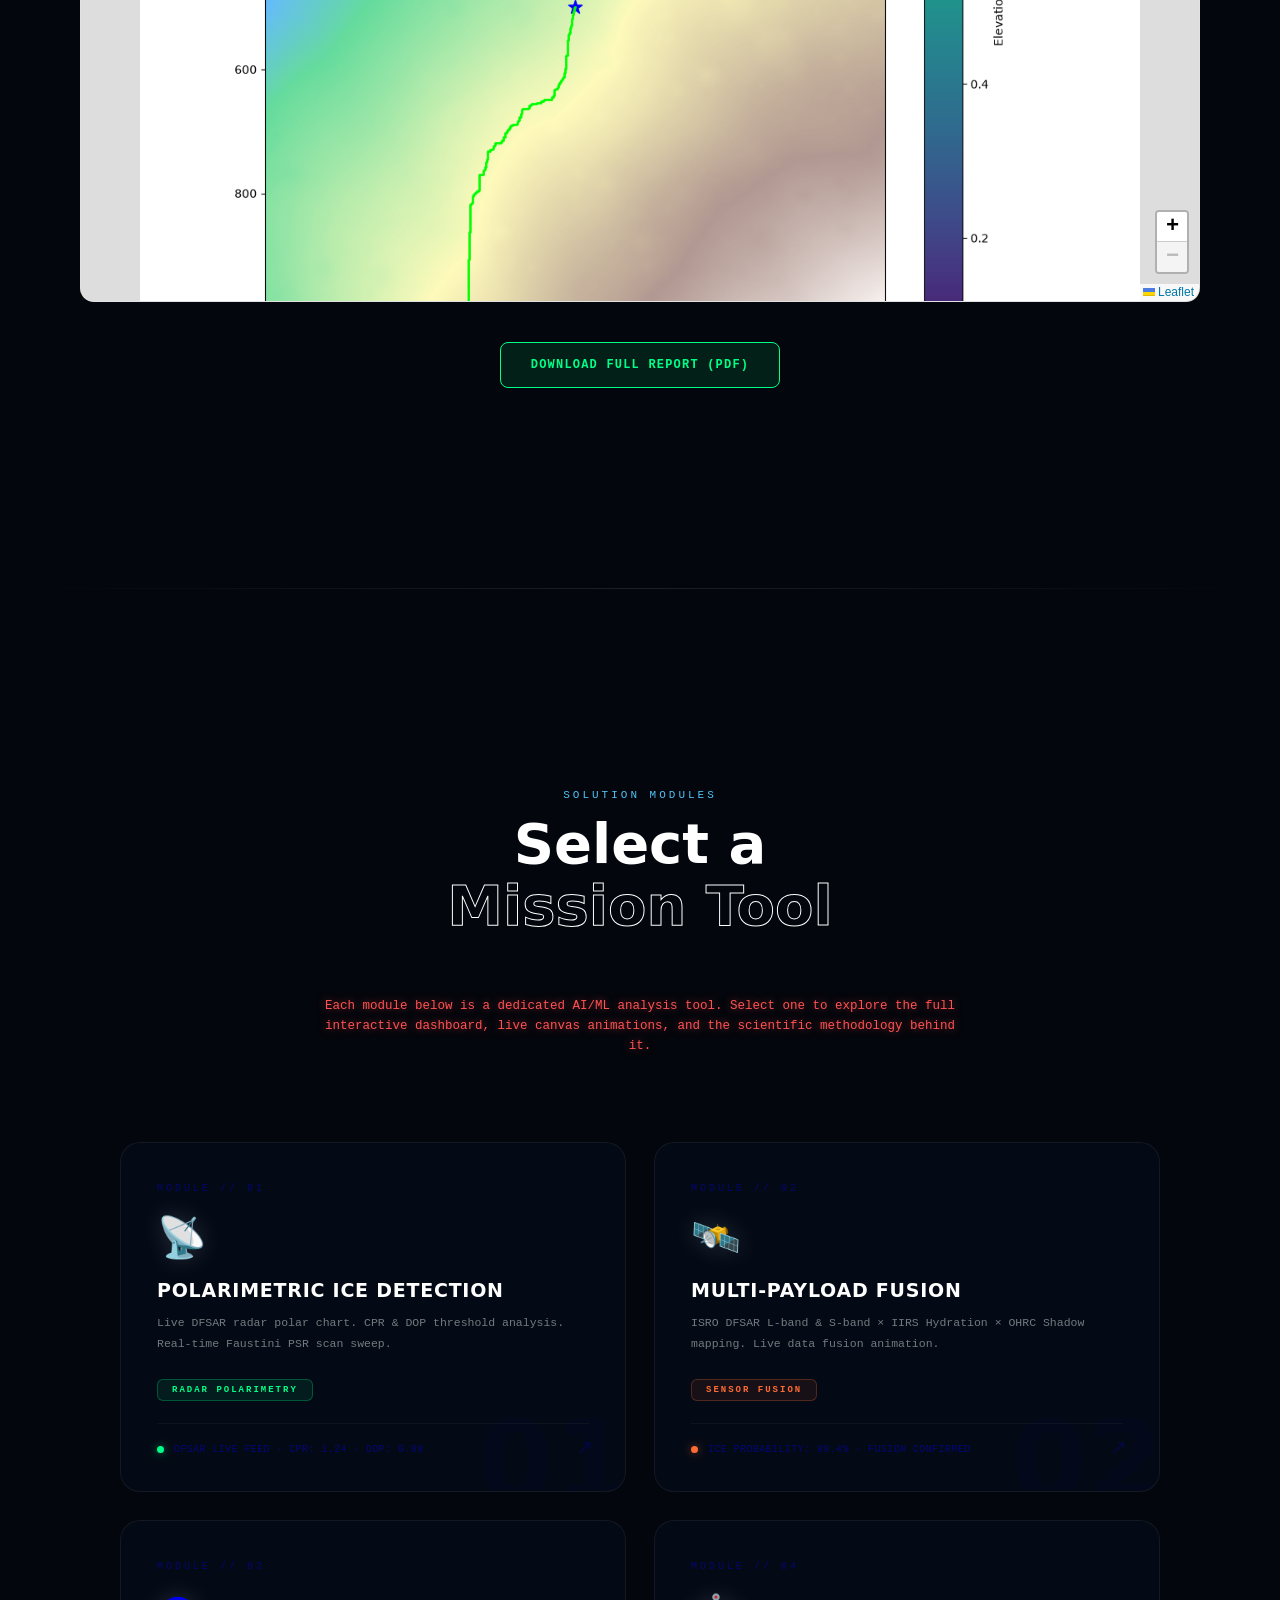
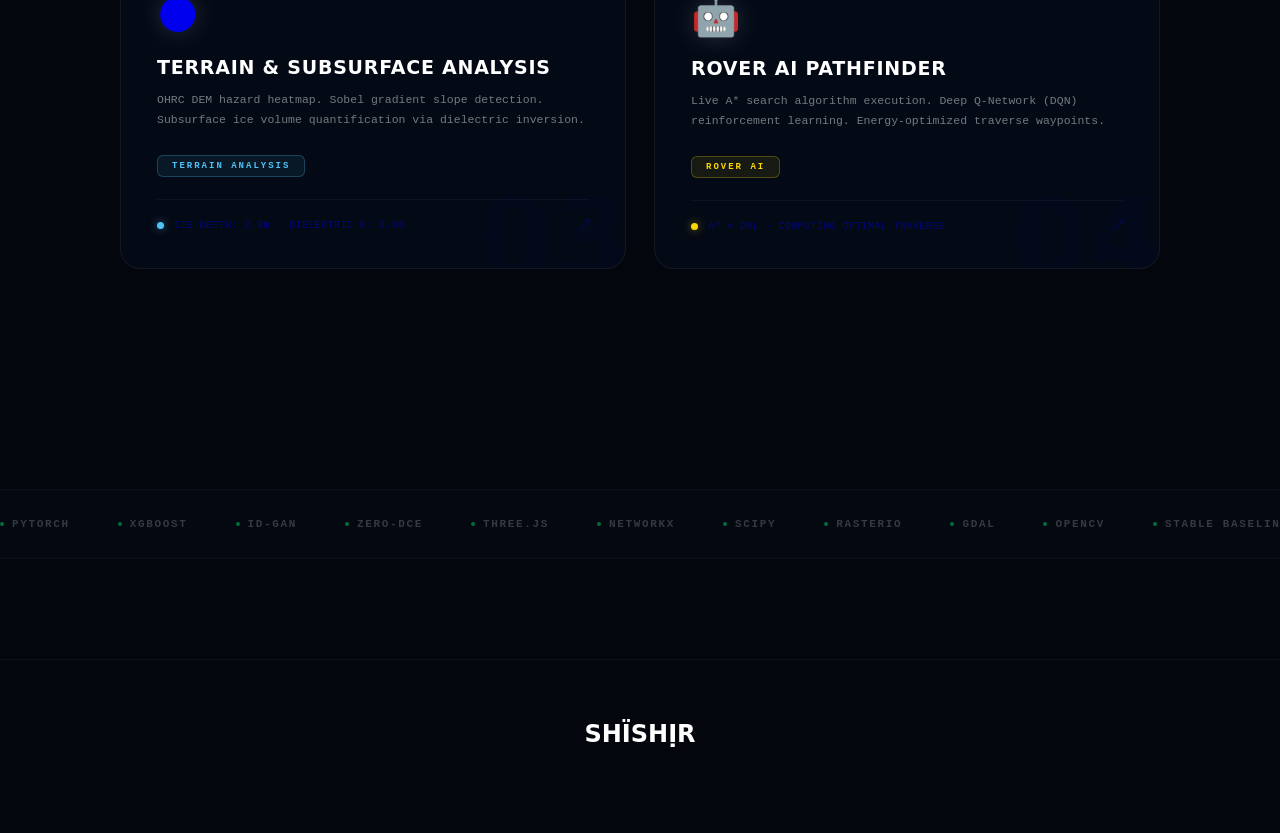
==== commit adb87bcb: "Remove hack2skill and project details from footer" ====
--- a/mission_dashboard/index.html
+++ b/mission_dashboard/index.html
@@ -388,9 +388,7 @@
 
   <footer>
     <div class="f-logo">SHÏSHỊR</div>
-    <div class="f-copy">CHANDRAYAAN-2 // LUNAR ICE DETECTION</div>
-    <div class="f-isro">ISRO × HACK2SKILL</div>
-  </footer>
+          </footer>
 
   <!-- LIBRARIES -->
   <script src="libs/three.min.js"></script>
